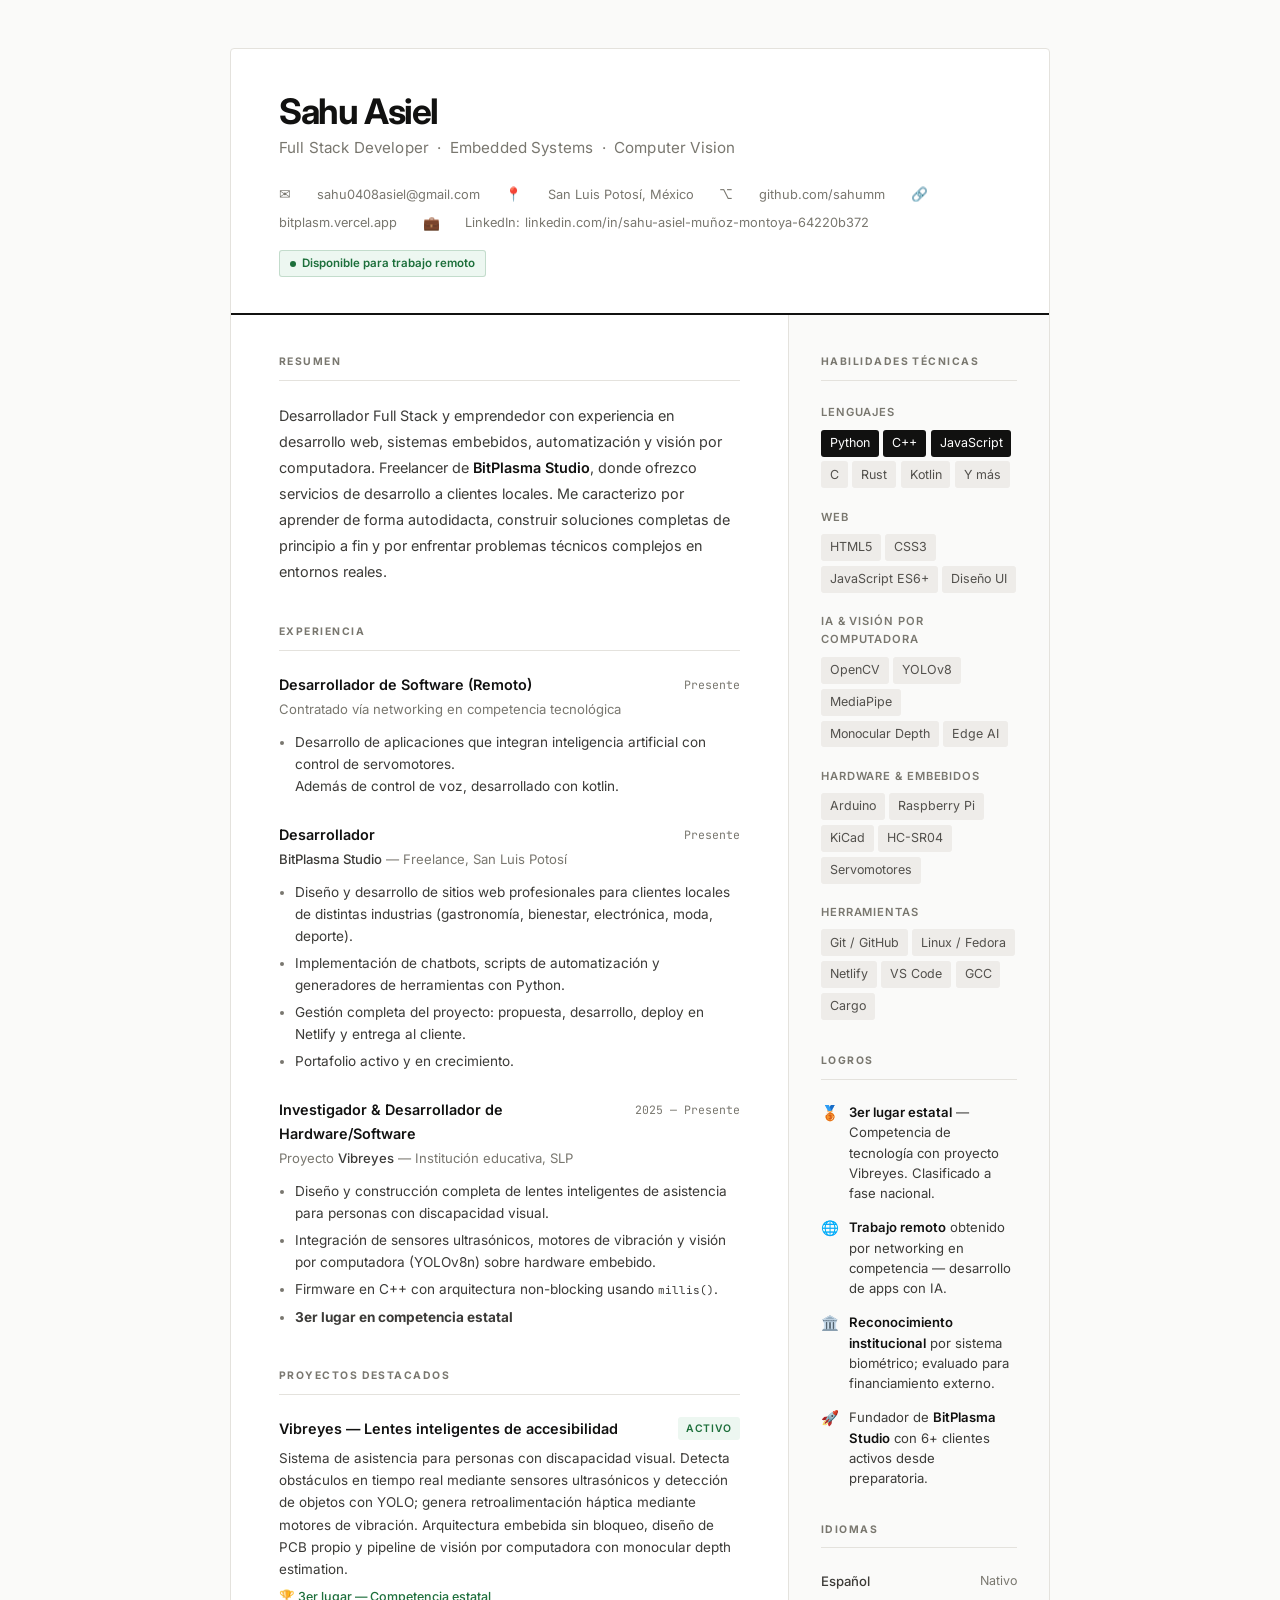
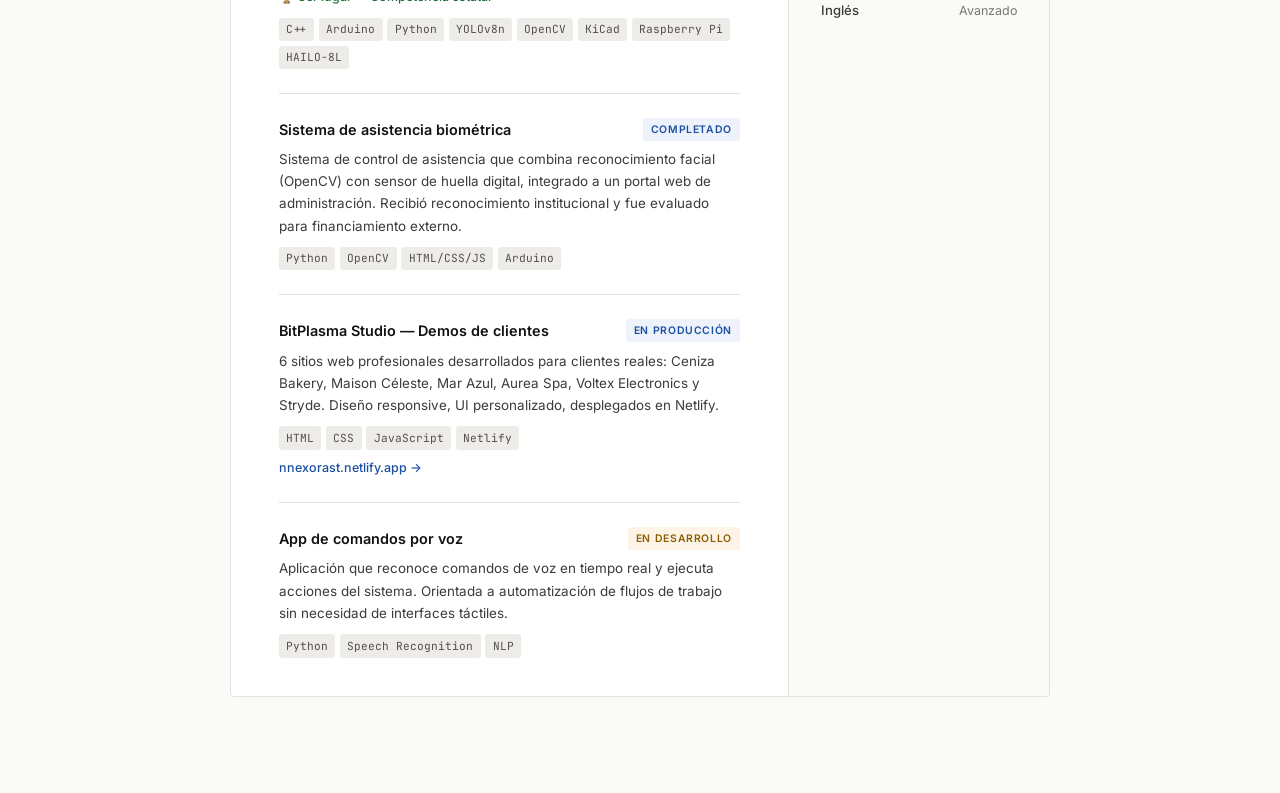
==== index.html @ d585f9f5 "pequenos_cambios" ====
<!DOCTYPE html>
<html lang="es">
<head>
  <meta charset="UTF-8"/>
  <meta name="viewport" content="width=device-width, initial-scale=1.0"/>
  <title>Sahu Asiel — Full Stack Developer</title>
  <link rel="preconnect" href="https://fonts.googleapis.com"/>
  <link rel="preconnect" href="https://fonts.gstatic.com" crossorigin/>
  <link href="https://fonts.googleapis.com/css2?family=Inter:wght@300;400;500;600;700&family=JetBrains+Mono:wght@400;500&display=swap" rel="stylesheet"/>
  <link rel="stylesheet" href="style.css"/>
</head>
<body>

<div class="page">

  <!-- ══ HEADER ══ -->
  <header class="cv-header">
    <div class="cv-name">Sahu Asiel</div>
    <div class="cv-title">Full Stack Developer &nbsp;·&nbsp; Embedded Systems &nbsp;·&nbsp; Computer Vision</div>
    <div class="cv-meta">
      <span class="ico">✉</span>
      <a href="mailto:sahu0408asiel@gmail.com">sahu0408asiel@gmail.com</a>

      <span class="ico">📍</span>
      <span>San Luis Potosí, México</span>

      <a href="https://github.com/sahumm" target="_blank" class="ico">⌥</a>
      <a href="https://github.com/sahumm" target="_blank">github.com/sahumm</a>

      <a href="https://bitplasm.vercel.app/" target="_blank" class="ico">🔗</a>
      <a href="https://bitplasm.vercel.app/" target="_blank">bitplasm.vercel.app</a>

      <span class="ico">💼</span>
      <span>LinkedIn: <a href="https://linkedin.com/in/sahu-asiel-muñoz-montoya-64220b372" target="_blank">linkedin.com/in/sahu-asiel-muñoz-montoya-64220b372</a></span>
    </div>
    <div class="badge-remote"><div class="badge-dot"></div> Disponible para trabajo remoto</div>
  </header>

  <!-- ══ BODY ══ -->
  <div class="cv-body">

    <!-- ── MAIN ── -->
    <main class="cv-main">

      <!-- RESUMEN -->
      <section class="cv-section">
        <div class="section-label">Resumen</div>
        <p class="summary">
          Desarrollador Full Stack y emprendedor con experiencia en desarrollo web, sistemas embebidos, automatización y visión por computadora. Freelancer de <strong>BitPlasma Studio</strong>, donde ofrezco servicios de desarrollo a clientes locales. Me caracterizo por aprender de forma autodidacta, construir soluciones completas de principio a fin y por enfrentar problemas técnicos complejos en entornos reales.
        </p>
      </section>

      <!-- EXPERIENCIA -->
      <section class="cv-section">
        <div class="section-label">Experiencia</div>

        <div class="exp-item">
          <div class="exp-top">
            <div>
              <div class="exp-role">Desarrollador de Software (Remoto)</div>
              <div class="exp-company">Contratado vía networking en competencia tecnológica</div>
            </div>
            <div class="exp-period">Presente</div>
          </div>
          <ul class="exp-bullets">
            <li>Desarrollo de aplicaciones que integran inteligencia artificial con control de servomotores.<br>Además de control de voz, desarrollado con kotlin.</li>
          </ul>
        </div>

        <div class="exp-item">
          <div class="exp-top">
            <div>
              <div class="exp-role">Desarrollador</div>
              <div class="exp-company"><strong>BitPlasma Studio</strong> — Freelance, San Luis Potosí</div>
            </div>
            <div class="exp-period">Presente</div>
          </div>
          <ul class="exp-bullets">
            <li>Diseño y desarrollo de sitios web profesionales para clientes locales de distintas industrias (gastronomía, bienestar, electrónica, moda, deporte).</li>
            <li>Implementación de chatbots, scripts de automatización y generadores de herramientas con Python.</li>
            <li>Gestión completa del proyecto: propuesta, desarrollo, deploy en Netlify y entrega al cliente.</li>
            <li>Portafolio activo y en crecimiento.</li>
          </ul>
        </div>

        <div class="exp-item">
          <div class="exp-top">
            <div>
              <div class="exp-role">Investigador & Desarrollador de Hardware/Software</div>
              <div class="exp-company">Proyecto <strong>Vibreyes</strong> — Institución educativa, SLP</div>
            </div>
            <div class="exp-period">2025 — Presente</div>
          </div>
          <ul class="exp-bullets">
            <li>Diseño y construcción completa de lentes inteligentes de asistencia para personas con discapacidad visual.</li>
            <li>Integración de sensores ultrasónicos, motores de vibración y visión por computadora (YOLOv8n) sobre hardware embebido.</li>
            <li>Firmware en C++ con arquitectura non-blocking usando <code style="font-family:'JetBrains Mono',monospace;font-size:.8em">millis()</code>.</li>
            <li><strong>3er lugar en competencia estatal</strong></li>
          </ul>
        </div>
      </section>

      <!-- PROYECTOS -->
      <section class="cv-section">
        <div class="section-label">Proyectos destacados</div>

        <div class="proj-item">
          <div class="proj-top">
            <div class="proj-name">Vibreyes — Lentes inteligentes de accesibilidad</div>
            <span class="proj-status s-active">Activo</span>
          </div>
          <div class="proj-desc">
            Sistema de asistencia para personas con discapacidad visual. Detecta obstáculos en tiempo real mediante sensores ultrasónicos y detección de objetos con YOLO; genera retroalimentación háptica mediante motores de vibración. Arquitectura embebida sin bloqueo, diseño de PCB propio y pipeline de visión por computadora con monocular depth estimation.
          </div>
          <div class="proj-award">🏆 3er lugar — Competencia estatal</div>
          <div class="proj-stack">
            <span class="tech">C++</span><span class="tech">Arduino</span><span class="tech">Python</span>
            <span class="tech">YOLOv8n</span><span class="tech">OpenCV</span><span class="tech">KiCad</span>
            <span class="tech">Raspberry Pi</span><span class="tech">HAILO-8L</span>
          </div>
        </div>

        <div class="proj-item">
          <div class="proj-top">
            <div class="proj-name">Sistema de asistencia biométrica</div>
            <span class="proj-status s-prod">Completado</span>
          </div>
          <div class="proj-desc">
            Sistema de control de asistencia que combina reconocimiento facial (OpenCV) con sensor de huella digital, integrado a un portal web de administración. Recibió reconocimiento institucional y fue evaluado para financiamiento externo.
          </div>
          <div class="proj-stack">
            <span class="tech">Python</span><span class="tech">OpenCV</span><span class="tech">HTML/CSS/JS</span><span class="tech">Arduino</span>
          </div>
        </div>

        <div class="proj-item">
          <div class="proj-top">
            <div class="proj-name">BitPlasma Studio — Demos de clientes</div>
            <span class="proj-status s-prod">En producción</span>
          </div>
          <div class="proj-desc">
            6 sitios web profesionales desarrollados para clientes reales: Ceniza Bakery, Maison Céleste, Mar Azul, Aurea Spa, Voltex Electronics y Stryde. Diseño responsive, UI personalizado, desplegados en Netlify.
          </div>
          <div class="proj-stack">
            <span class="tech">HTML</span><span class="tech">CSS</span><span class="tech">JavaScript</span><span class="tech">Netlify</span>
          </div>
          <a href="https://nnexorast.netlify.app" target="_blank" class="proj-link">nnexorast.netlify.app →</a>
        </div>

        <div class="proj-item">
          <div class="proj-top">
            <div class="proj-name">App de comandos por voz</div>
            <span class="proj-status s-dev">En desarrollo</span>
          </div>
          <div class="proj-desc">
            Aplicación que reconoce comandos de voz en tiempo real y ejecuta acciones del sistema. Orientada a automatización de flujos de trabajo sin necesidad de interfaces táctiles.
          </div>
          <div class="proj-stack">
            <span class="tech">Python</span><span class="tech">Speech Recognition</span><span class="tech">NLP</span>
          </div>
        </div>
      </section>

    </main>

    <!-- ── SIDEBAR ── -->
    <aside class="cv-side">

      <!-- HABILIDADES TÉCNICAS -->
      <section class="side-section">
        <div class="section-label">Habilidades técnicas</div>

        <div class="skill-group">
          <div class="skill-group-label">Lenguajes</div>
          <div class="skill-tags">
            <span class="stag highlight">Python</span>
            <span class="stag highlight">C++</span>
            <span class="stag highlight">JavaScript</span>
            <span class="stag">C</span>
            <span class="stag">Rust</span>
            <span class="stag">Kotlin</span>
            <span class="stag">Y más</span>
          </div>
        </div>

        <div class="skill-group">
          <div class="skill-group-label">Web</div>
          <div class="skill-tags">
            <span class="stag">HTML5</span>
            <span class="stag">CSS3</span>
            <span class="stag">JavaScript ES6+</span>
            <span class="stag">Diseño UI</span>
          </div>
        </div>

        <div class="skill-group">
          <div class="skill-group-label">IA & Visión por computadora</div>
          <div class="skill-tags">
            <span class="stag">OpenCV</span>
            <span class="stag">YOLOv8</span>
            <span class="stag">MediaPipe</span>
            <span class="stag">Monocular Depth</span>
            <span class="stag">Edge AI</span>
          </div>
        </div>

        <div class="skill-group">
          <div class="skill-group-label">Hardware & Embebidos</div>
          <div class="skill-tags">
            <span class="stag">Arduino</span>
            <span class="stag">Raspberry Pi</span>
            <span class="stag">KiCad</span>
            <span class="stag">HC-SR04</span>
            <span class="stag">Servomotores</span>
          </div>
        </div>

        <div class="skill-group">
          <div class="skill-group-label">Herramientas</div>
          <div class="skill-tags">
            <span class="stag">Git / GitHub</span>
            <span class="stag">Linux / Fedora</span>
            <span class="stag">Netlify</span>
            <span class="stag">VS Code</span>
            <span class="stag">GCC</span>
            <span class="stag">Cargo</span>
          </div>
        </div>
      </section>

      <!-- LOGROS -->
      <section class="side-section">
        <div class="section-label">Logros</div>
        <div class="ach-item">
          <div class="ach-icon">🥉</div>
          <div class="ach-text"><strong>3er lugar estatal</strong> — Competencia de tecnología con proyecto Vibreyes. Clasificado a fase nacional.</div>
        </div>
        <div class="ach-item">
          <div class="ach-icon">🌐</div>
          <div class="ach-text"><strong>Trabajo remoto</strong> obtenido por networking en competencia — desarrollo de apps con IA.</div>
        </div>
        <div class="ach-item">
          <div class="ach-icon">🏛️</div>
          <div class="ach-text"><strong>Reconocimiento institucional</strong> por sistema biométrico; evaluado para financiamiento externo.</div>
        </div>
        <div class="ach-item">
          <div class="ach-icon">🚀</div>
          <div class="ach-text">Fundador de <strong>BitPlasma Studio</strong> con 6+ clientes activos desde preparatoria.</div>
        </div>
      </section>

      <!-- IDIOMAS -->
      <section class="side-section">
        <div class="section-label">Idiomas</div>
        <div class="lang-item"><span class="lang-name">Español</span><span class="lang-level">Nativo</span></div>
        <div class="lang-item"><span class="lang-name">Inglés</span><span class="lang-level">Avanzado</span></div>
      </section>

    </aside>
  </div><!-- /.cv-body -->

</div><!-- /.page -->

<script src="script.js"></script>
</body>
</html>
---- style.css ----
*, *::before, *::after { box-sizing: border-box; margin: 0; padding: 0; }
:root {
  --bg:       #fafaf9;
  --white:    #ffffff;
  --ink:      #111110;
  --ink2:     #3c3b38;
  --muted:    #79776f;
  --line:     #e4e2dd;
  --tag-bg:   #eeece9;
  --tag-ink:  #52504c;
  --green:    #1d6f3b;
  --green-bg: #edf7f1;
  --blue:     #1a4fa0;
  --blue-bg:  #edf2fb;
}
html { scroll-behavior: smooth; }
body {
  background: var(--bg);
  color: var(--ink);
  font-family: 'Inter', sans-serif;
  font-size: 14px;
  line-height: 1.65;
  -webkit-font-smoothing: antialiased;
}
a { color: inherit; text-decoration: none; }

/* ── PAGE SHELL ── */
.page {
  max-width: 820px;
  margin: 3rem auto 6rem;
  background: var(--white);
  border: 1px solid var(--line);
  border-radius: 4px;
  overflow: hidden;
}

/* ── HEADER ── */
.cv-header {
  padding: 2.8rem 3rem 2.2rem;
  border-bottom: 2px solid var(--ink);
}
.cv-name {
  font-size: 2.2rem;
  font-weight: 700;
  letter-spacing: -.04em;
  color: var(--ink);
  line-height: 1;
}
.cv-title {
  font-size: .95rem;
  font-weight: 400;
  color: var(--muted);
  margin-top: .4rem;
  letter-spacing: .01em;
}
.cv-meta {
  display: flex;
  flex-wrap: wrap;
  gap: .4rem 1.6rem;
  margin-top: 1.4rem;
}
.cv-meta a, .cv-meta span {
  font-size: .8rem;
  color: var(--muted);
  display: flex;
  align-items: center;
  gap: .3rem;
  transition: color .15s;
}
.cv-meta a:hover { color: var(--ink); }
.cv-meta .ico { font-size: .85rem; }
.badge-remote {
  display: inline-flex;
  align-items: center;
  gap: .35rem;
  background: var(--green-bg);
  color: var(--green);
  border: 1px solid rgba(29,111,59,.2);
  font-size: .72rem;
  font-weight: 600;
  padding: .2rem .65rem;
  border-radius: 3px;
  margin-top: 1rem;
}
.badge-dot { width: 6px; height: 6px; background: var(--green); border-radius: 50%; }

/* ── BODY LAYOUT ── */
.cv-body {
  display: grid;
  grid-template-columns: 1fr 260px;
}

/* ── MAIN COLUMN ── */
.cv-main { padding: 2.4rem 3rem; border-right: 1px solid var(--line); }

/* ── SIDEBAR ── */
.cv-side { padding: 2.4rem 2rem; background: var(--bg); }

/* ── SECTION ── */
.cv-section { margin-bottom: 2.4rem; }
.cv-section:last-child { margin-bottom: 0; }
.section-label {
  font-size: .65rem;
  font-weight: 700;
  letter-spacing: .14em;
  text-transform: uppercase;
  color: var(--muted);
  padding-bottom: .6rem;
  border-bottom: 1px solid var(--line);
  margin-bottom: 1.4rem;
}

/* ── SUMMARY ── */
.summary {
  font-size: .9rem;
  color: var(--ink2);
  line-height: 1.8;
}
.summary strong { color: var(--ink); font-weight: 600; }

/* ── EXPERIENCE ── */
.exp-item { margin-bottom: 1.6rem; }
.exp-item:last-child { margin-bottom: 0; }
.exp-top {
  display: flex;
  justify-content: space-between;
  align-items: flex-start;
  gap: 1rem;
}
.exp-role {
  font-size: .9rem;
  font-weight: 600;
  color: var(--ink);
}
.exp-period {
  font-family: 'JetBrains Mono', monospace;
  font-size: .72rem;
  color: var(--muted);
  white-space: nowrap;
  margin-top: .1rem;
}
.exp-company {
  font-size: .82rem;
  color: var(--muted);
  margin-top: .15rem;
}
.exp-company strong { color: var(--ink2); font-weight: 500; }
.exp-bullets {
  margin-top: .7rem;
  padding-left: 1rem;
  display: flex;
  flex-direction: column;
  gap: .35rem;
}
.exp-bullets li {
  font-size: .85rem;
  color: var(--ink2);
  line-height: 1.6;
}
.exp-bullets li::marker { color: var(--muted); }

/* ── PROJECTS ── */
.proj-item {
  margin-bottom: 1.5rem;
  padding-bottom: 1.5rem;
  border-bottom: 1px solid var(--line);
}
.proj-item:last-child { border-bottom: none; margin-bottom: 0; padding-bottom: 0; }
.proj-top {
  display: flex;
  justify-content: space-between;
  align-items: flex-start;
  gap: 1rem;
}
.proj-name {
  font-size: .9rem;
  font-weight: 600;
  color: var(--ink);
}
.proj-status {
  font-size: .65rem;
  font-weight: 600;
  letter-spacing: .06em;
  text-transform: uppercase;
  padding: .18rem .5rem;
  border-radius: 3px;
  white-space: nowrap;
}
.s-active  { background: var(--green-bg);  color: var(--green); }
.s-prod    { background: var(--blue-bg);    color: var(--blue);  }
.s-dev     { background: #fdf4e7; color: #8a5e00; }
.proj-desc {
  font-size: .84rem;
  color: var(--ink2);
  margin-top: .4rem;
  line-height: 1.65;
}
.proj-award {
  font-size: .78rem;
  color: var(--green);
  font-weight: 500;
  margin-top: .4rem;
}
.proj-stack {
  display: flex;
  flex-wrap: wrap;
  gap: .3rem;
  margin-top: .65rem;
}
.tech {
  font-family: 'JetBrains Mono', monospace;
  font-size: .7rem;
  background: var(--tag-bg);
  color: var(--tag-ink);
  padding: .15rem .45rem;
  border-radius: 3px;
}
.proj-link {
  font-size: .78rem;
  color: var(--blue);
  font-weight: 500;
  margin-top: .5rem;
  display: inline-block;
}
.proj-link:hover { text-decoration: underline; }

/* ── SIDEBAR SECTIONS ── */
.side-section { margin-bottom: 2rem; }
.side-section:last-child { margin-bottom: 0; }

/* ── SKILLS ── */
.skill-group { margin-bottom: 1.2rem; }
.skill-group:last-child { margin-bottom: 0; }
.skill-group-label {
  font-size: .7rem;
  font-weight: 600;
  letter-spacing: .08em;
  text-transform: uppercase;
  color: var(--muted);
  margin-bottom: .5rem;
}
.skill-tags { display: flex; flex-wrap: wrap; gap: .3rem; }
.stag {
  font-size: .78rem;
  background: var(--tag-bg);
  color: var(--tag-ink);
  padding: .2rem .55rem;
  border-radius: 3px;
}
.stag.highlight {
  background: var(--ink);
  color: var(--white);
}

/* ── EDUCATION ── */
.edu-item { margin-bottom: 1rem; }
.edu-item:last-child { margin-bottom: 0; }
.edu-degree { font-size: .87rem; font-weight: 600; color: var(--ink); }
.edu-school { font-size: .8rem; color: var(--muted); margin-top: .15rem; }
.edu-period { font-family: 'JetBrains Mono', monospace; font-size: .72rem; color: var(--muted); margin-top: .1rem; }

/* ── ACHIEVEMENTS ── */
.ach-item {
  display: flex;
  gap: .65rem;
  margin-bottom: .85rem;
  align-items: flex-start;
}
.ach-item:last-child { margin-bottom: 0; }
.ach-icon { font-size: .9rem; line-height: 1.5; flex-shrink: 0; }
.ach-text { font-size: .82rem; color: var(--ink2); line-height: 1.55; }
.ach-text strong { color: var(--ink); font-weight: 600; }

/* ── LANGUAGES ── */
.lang-item { display: flex; justify-content: space-between; align-items: center; margin-bottom: .5rem; font-size: .82rem; }
.lang-name { color: var(--ink2); font-weight: 500; }
.lang-level { color: var(--muted); font-size: .78rem; }

/* ── CONTACT SIDEBAR ── */
.contact-item { font-size: .8rem; color: var(--ink2); margin-bottom: .55rem; display: flex; gap: .5rem; align-items: flex-start; }
.contact-item .ico { color: var(--muted); flex-shrink: 0; font-size: .85rem; }
.contact-item a { color: var(--blue); }
.contact-item a:hover { text-decoration: underline; }

/* ── PRINT ── */
@media print {
  body { background: white; }
  .page { margin: 0; border: none; border-radius: 0; box-shadow: none; }
}

/* ── MOBILE ── */
@media (max-width: 680px) {
  .page { margin: 0; border-radius: 0; border-left: none; border-right: none; }
  .cv-header { padding: 2rem 1.5rem 1.8rem; }
  .cv-body { grid-template-columns: 1fr; }
  .cv-main { padding: 2rem 1.5rem; border-right: none; border-bottom: 1px solid var(--line); }
  .cv-side { padding: 2rem 1.5rem; }
  .exp-top { flex-direction: column; gap: .1rem; }
  .proj-top { flex-direction: column; gap: .3rem; }
}
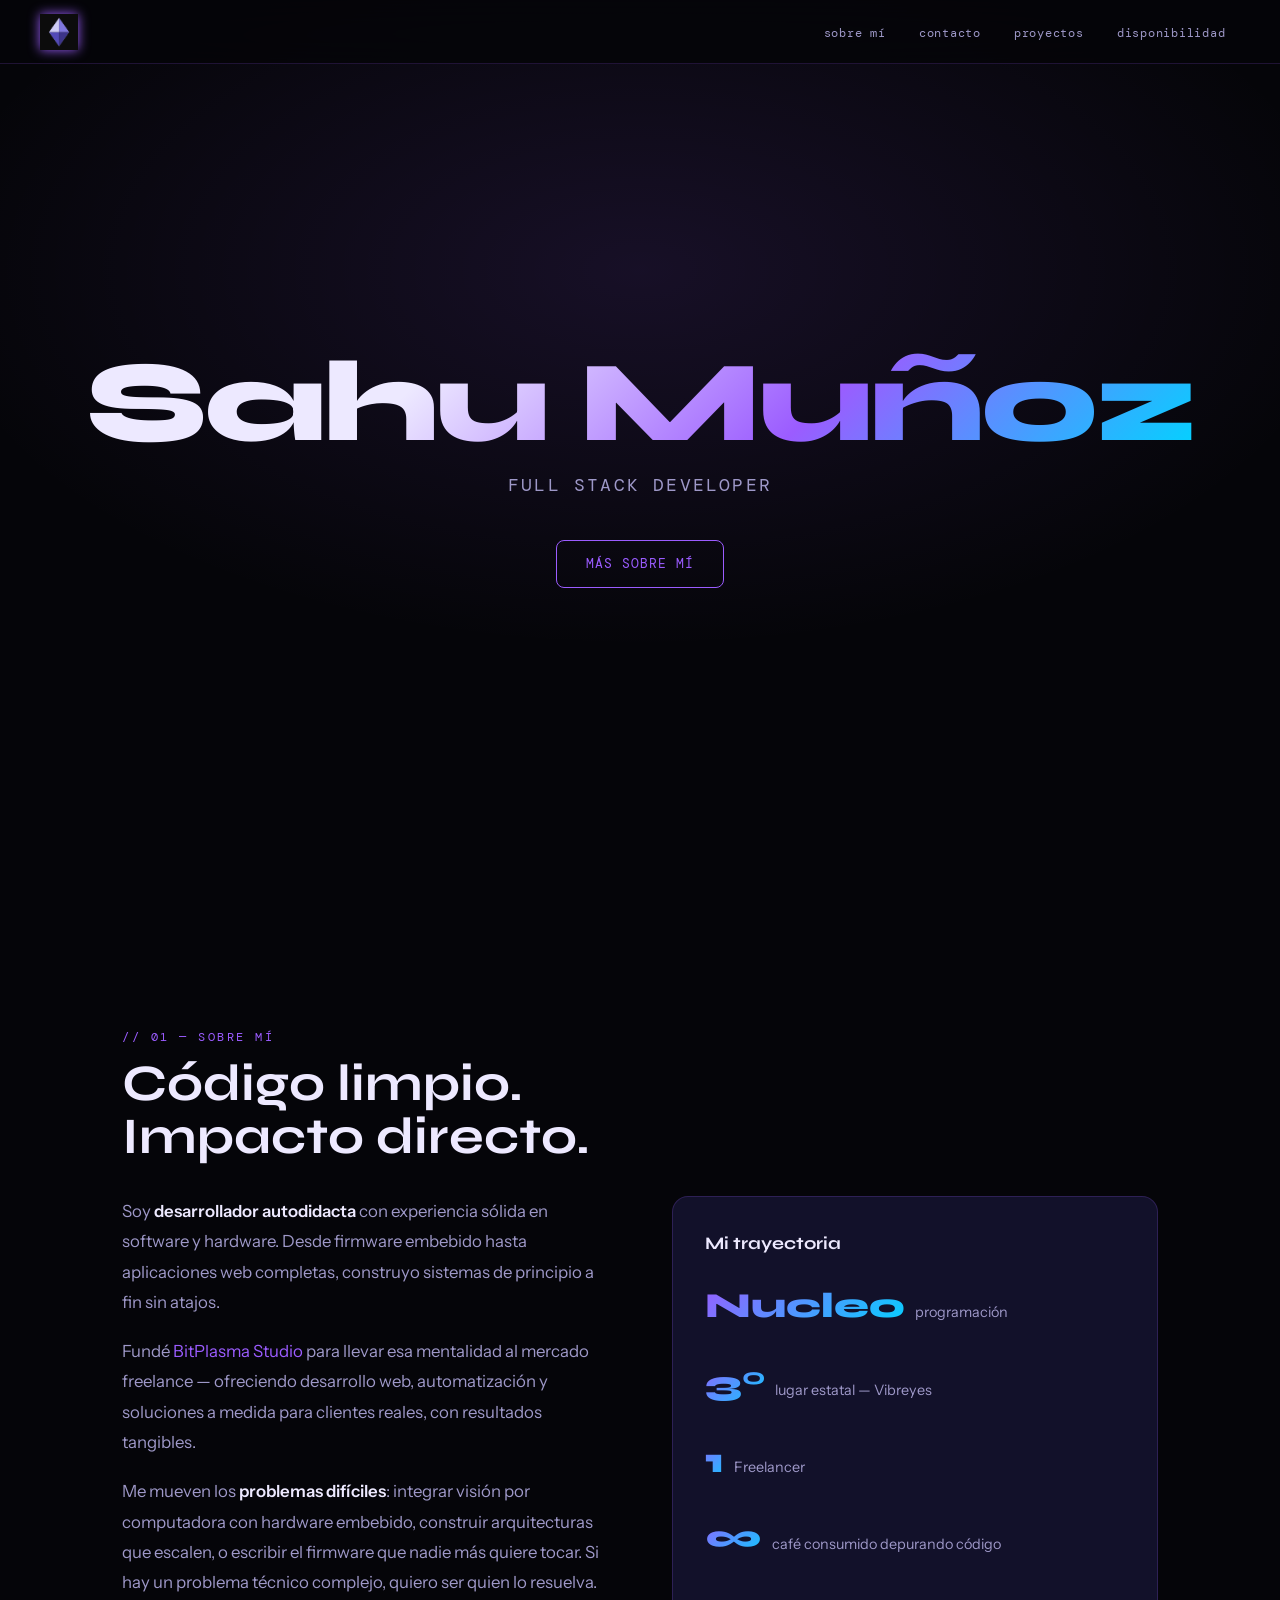
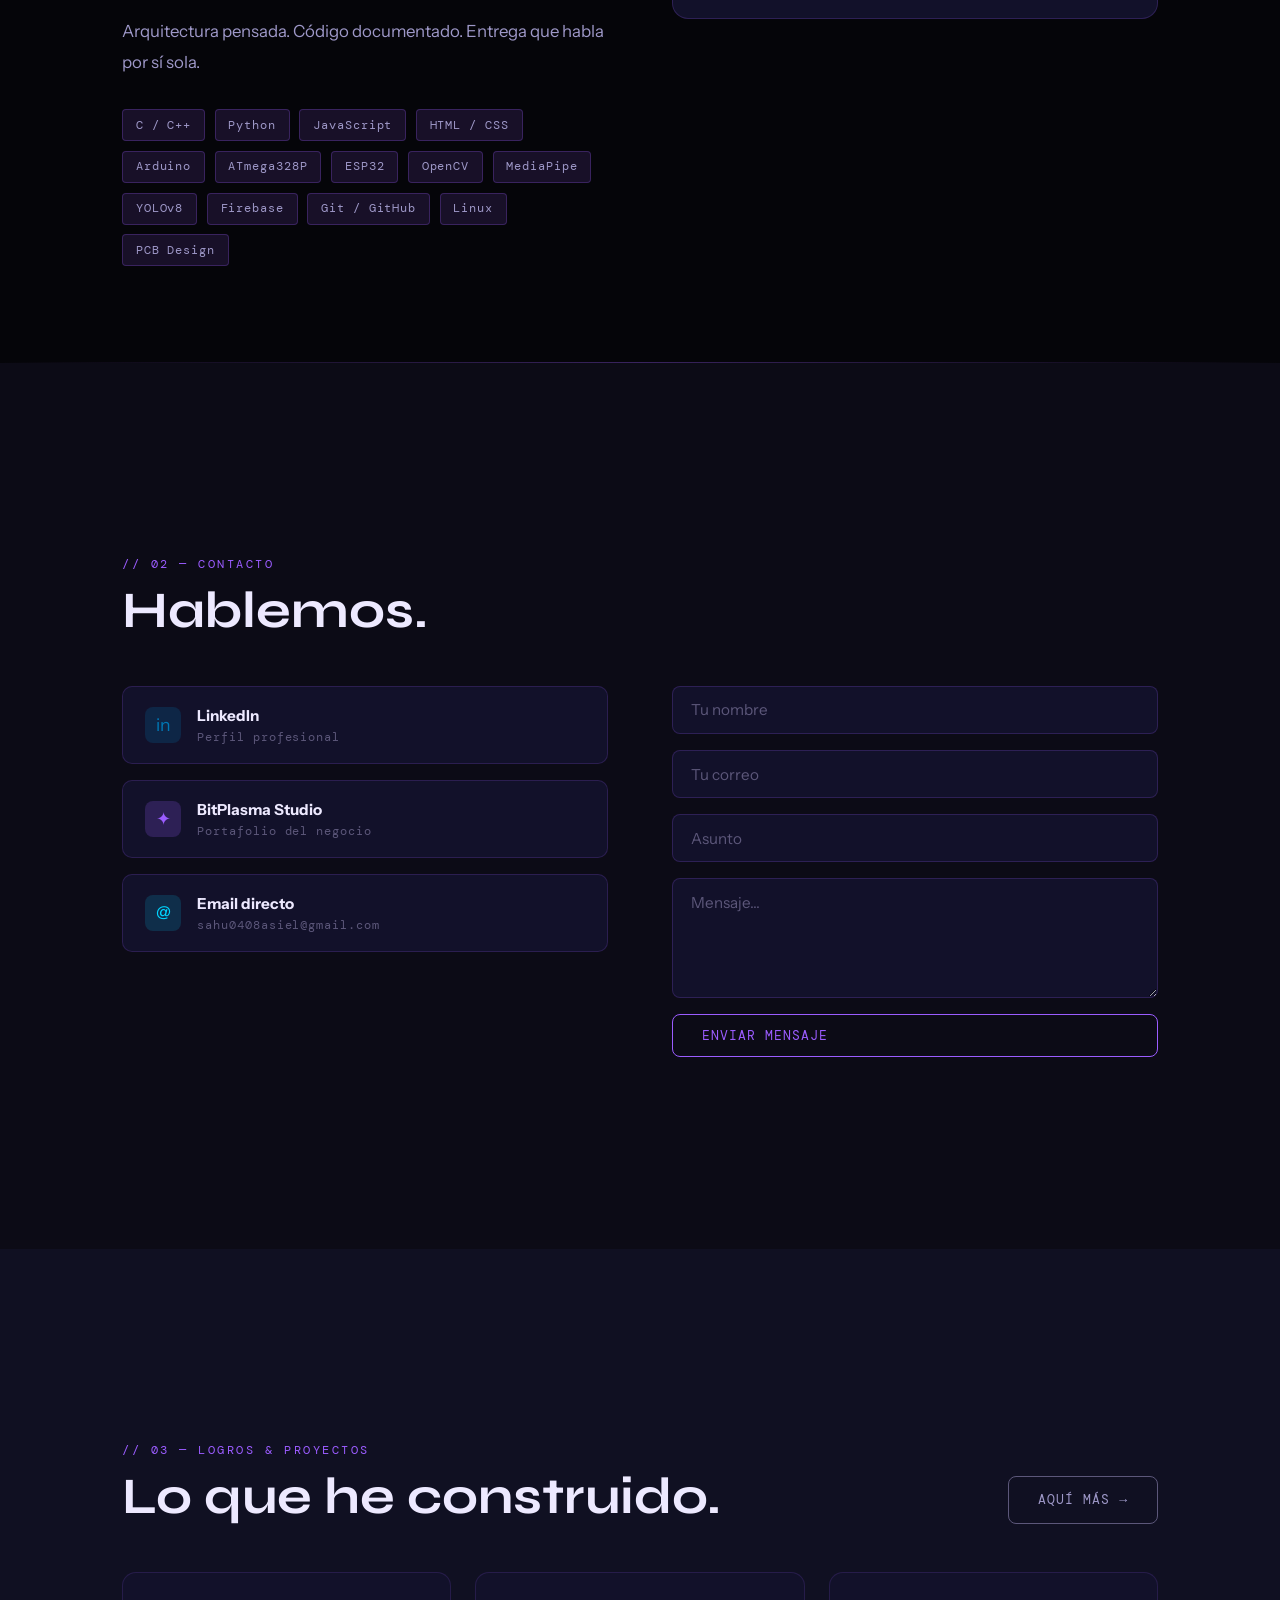
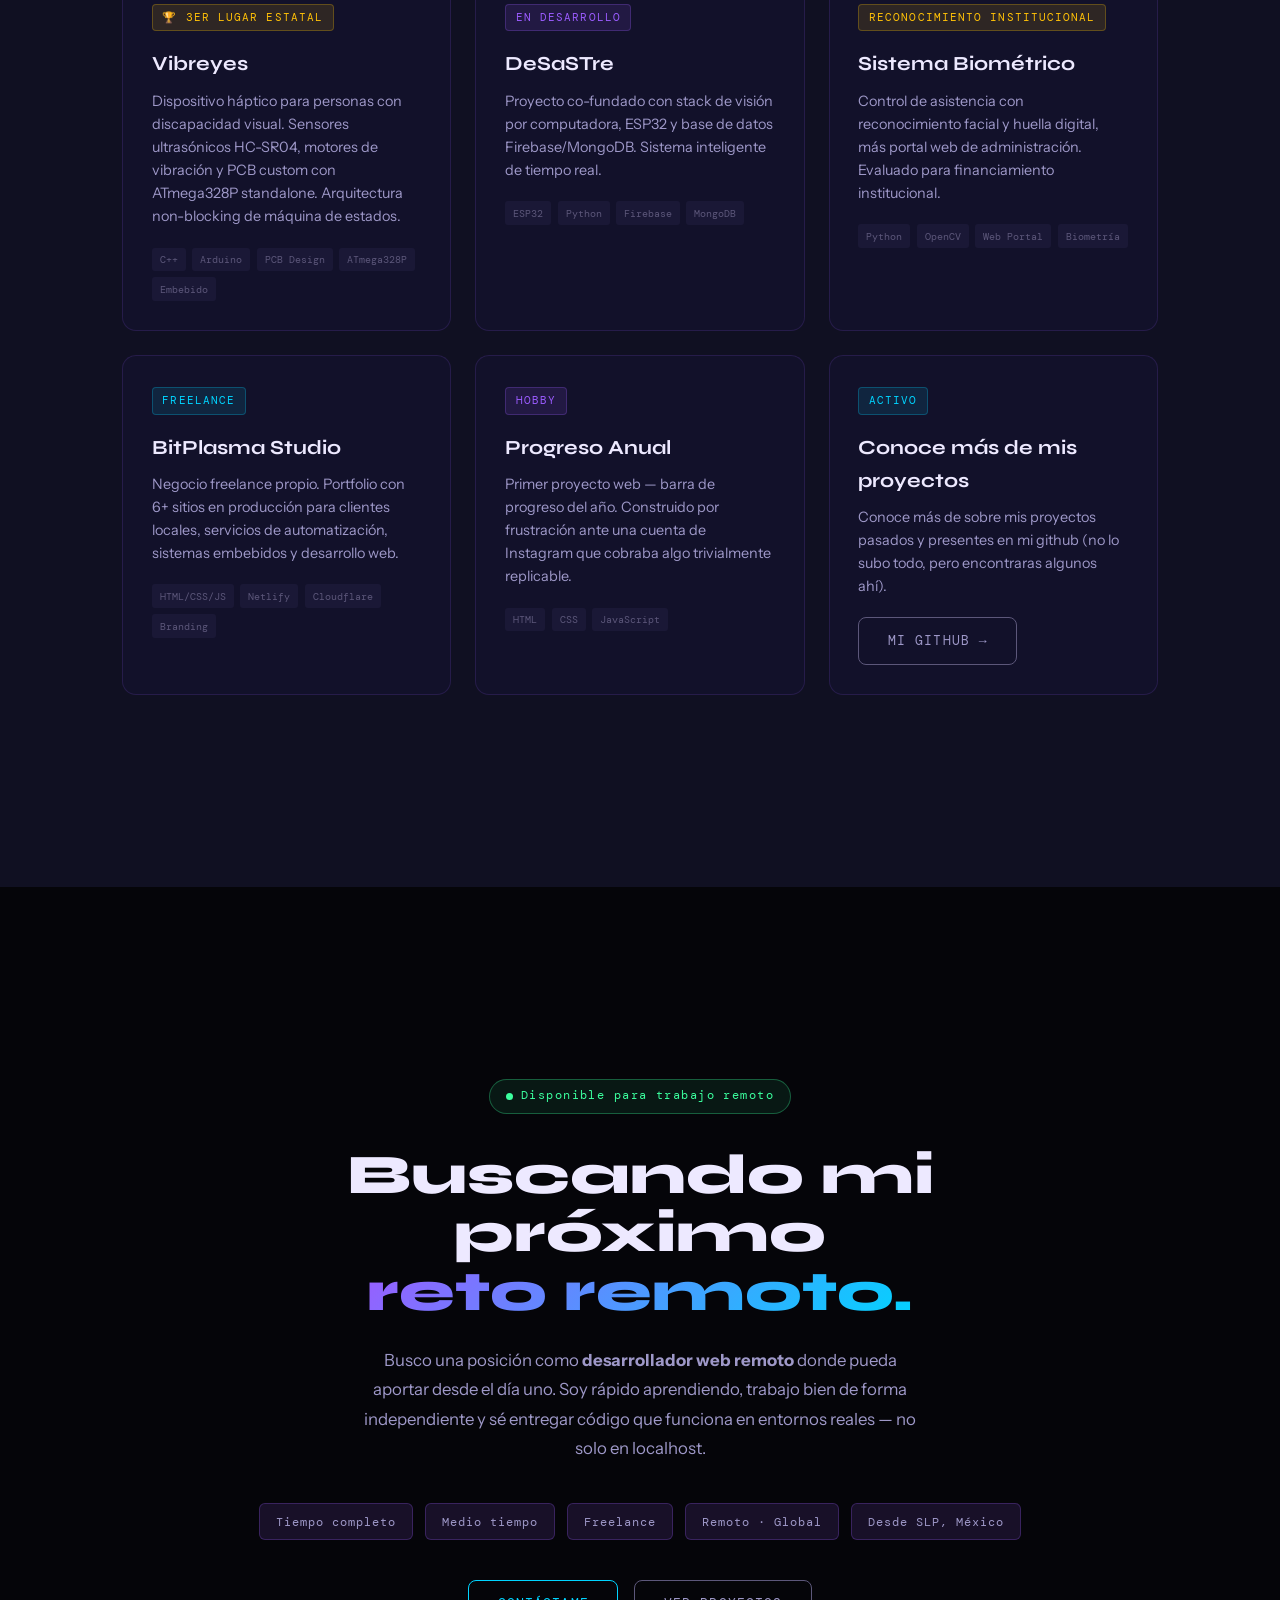
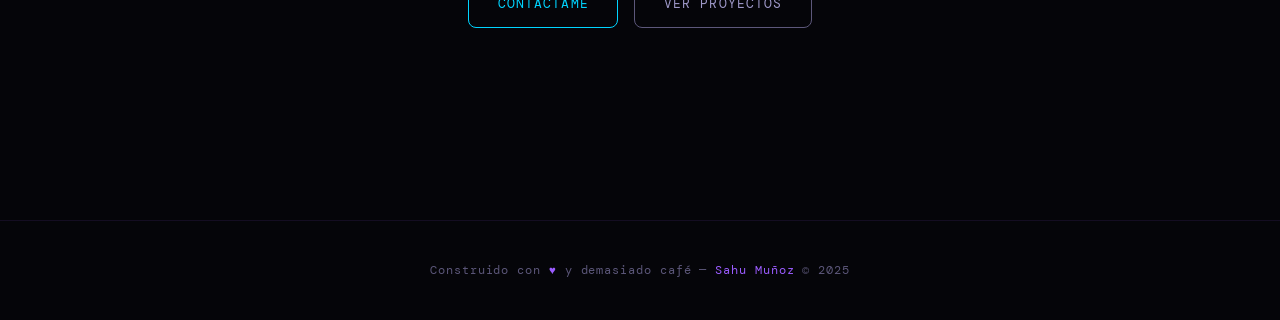
==== commit 1934a279: "mejorado" ====
--- a/index.html
+++ b/index.html
@@ -1,266 +1,330 @@
 <!DOCTYPE html>
 <html lang="es">
 <head>
-  <meta charset="UTF-8"/>
-  <meta name="viewport" content="width=device-width, initial-scale=1.0"/>
-  <title>Sahu Asiel — Full Stack Developer</title>
-  <link rel="preconnect" href="https://fonts.googleapis.com"/>
-  <link rel="preconnect" href="https://fonts.gstatic.com" crossorigin/>
-  <link href="https://fonts.googleapis.com/css2?family=Inter:wght@300;400;500;600;700&family=JetBrains+Mono:wght@400;500&display=swap" rel="stylesheet"/>
-  <link rel="stylesheet" href="style.css"/>
+  <meta charset="UTF-8" />
+  <meta name="viewport" content="width=device-width, initial-scale=1.0" />
+  <title>Sahu Muñoz — Full Stack Developer</title>
+  <link rel="preconnect" href="https://fonts.googleapis.com" />
+  <link rel="preconnect" href="https://fonts.gstatic.com" crossorigin />
+  <link href="https://fonts.googleapis.com/css2?family=Syne:wght@400;600;700;800&family=DM+Mono:wght@300;400;500&family=Instrument+Sans:wght@400;500;600&display=swap" rel="stylesheet" />
+  <link rel="stylesheet" href="styles.css" />
 </head>
 <body>
 
-<div class="page">
-
-  <!-- ══ HEADER ══ -->
-  <header class="cv-header">
-    <div class="cv-name">Sahu Asiel</div>
-    <div class="cv-title">Full Stack Developer &nbsp;·&nbsp; Embedded Systems &nbsp;·&nbsp; Computer Vision</div>
-    <div class="cv-meta">
-      <span class="ico">✉</span>
-      <a href="mailto:sahu0408asiel@gmail.com">sahu0408asiel@gmail.com</a>
-
-      <span class="ico">📍</span>
-      <span>San Luis Potosí, México</span>
-
-      <a href="https://github.com/sahumm" target="_blank" class="ico">⌥</a>
-      <a href="https://github.com/sahumm" target="_blank">github.com/sahumm</a>
-
-      <a href="https://bitplasm.vercel.app/" target="_blank" class="ico">🔗</a>
-      <a href="https://bitplasm.vercel.app/" target="_blank">bitplasm.vercel.app</a>
-
-      <span class="ico">💼</span>
-      <span>LinkedIn: <a href="https://linkedin.com/in/sahu-asiel-muñoz-montoya-64220b372" target="_blank">linkedin.com/in/sahu-asiel-muñoz-montoya-64220b372</a></span>
+  <!-- ─── NAVBAR ────────────────────────────────────────── -->
+  <nav>
+    <a href="NS.png" class="nav-logo">
+      <img src="NS.png" alt="Logo" onerror="this.style.display='none'; this.nextElementSibling.style.display='block'"/>
+      <span style="display:none; font-family:var(--font-head); font-weight:800; font-size:1.1rem; color:var(--violet); letter-spacing:-0.02em;">S/</span>
+    </a>
+    <ul class="nav-links">
+      <li><a href="#about">sobre mí</a></li>
+      <li><a href="#contact">contacto</a></li>
+      <li><a href="#projects">proyectos</a></li>
+      <li><a href="#availability">disponibilidad</a></li>
+    </ul>
+  </nav>
+
+  <!-- ─── HEADER ────────────────────────────────────────── -->
+  <header>
+    <div class="bubbles-container" id="bubbles"></div>
+    <div class="header-content">
+      <h1 class="hero-name">Sahu Muñoz</h1>
+      <p class="hero-role">Full Stack Developer</p>
+      <div class="hero-cta">
+        <a href="#about" class="btn"><span>Más sobre mí</span></a>
+      </div>
     </div>
-    <div class="badge-remote"><div class="badge-dot"></div> Disponible para trabajo remoto</div>
   </header>
 
-  <!-- ══ BODY ══ -->
-  <div class="cv-body">
-
-    <!-- ── MAIN ── -->
-    <main class="cv-main">
-
-      <!-- RESUMEN -->
-      <section class="cv-section">
-        <div class="section-label">Resumen</div>
-        <p class="summary">
-          Desarrollador Full Stack y emprendedor con experiencia en desarrollo web, sistemas embebidos, automatización y visión por computadora. Freelancer de <strong>BitPlasma Studio</strong>, donde ofrezco servicios de desarrollo a clientes locales. Me caracterizo por aprender de forma autodidacta, construir soluciones completas de principio a fin y por enfrentar problemas técnicos complejos en entornos reales.
+  <!-- ─── ABOUT ─────────────────────────────────────────── -->
+  <section id="about">
+    <div class="reveal">
+      <p class="section-label">// 01 — sobre mí</p>
+      <h2 class="section-title">Código limpio.<br>Impacto directo.</h2>
+    </div>
+    <div class="about-grid">
+      <div class="about-text reveal">
+        <p>
+          Soy <strong>desarrollador autodidacta</strong> con experiencia sólida en software y hardware. Desde firmware embebido hasta aplicaciones web completas, construyo sistemas de principio a fin sin atajos.
         </p>
-      </section>
-
-      <!-- EXPERIENCIA -->
-      <section class="cv-section">
-        <div class="section-label">Experiencia</div>
-
-        <div class="exp-item">
-          <div class="exp-top">
-            <div>
-              <div class="exp-role">Desarrollador de Software (Remoto)</div>
-              <div class="exp-company">Contratado vía networking en competencia tecnológica</div>
+        <p>
+          Fundé <span class="accent">BitPlasma Studio</span> para llevar esa mentalidad al mercado freelance — ofreciendo desarrollo web, automatización y soluciones a medida para clientes reales, con resultados tangibles.
+        </p>
+        <p>
+          Me mueven los <strong>problemas difíciles</strong>: integrar visión por computadora con hardware embebido, construir arquitecturas que escalen, o escribir el firmware que nadie más quiere tocar. Si hay un problema técnico complejo, quiero ser quien lo resuelva.
+        </p>
+        <p>
+          Arquitectura pensada. Código documentado. Entrega que habla por sí sola.
+        </p>
+        <div class="skills-grid">
+          <span class="skill-tag">C / C++</span>
+          <span class="skill-tag">Python</span>
+          <span class="skill-tag">JavaScript</span>
+          <span class="skill-tag">HTML / CSS</span>
+          <span class="skill-tag">Arduino</span>
+          <span class="skill-tag">ATmega328P</span>
+          <span class="skill-tag">ESP32</span>
+          <span class="skill-tag">OpenCV</span>
+          <span class="skill-tag">MediaPipe</span>
+          <span class="skill-tag">YOLOv8</span>
+          <span class="skill-tag">Firebase</span>
+          <span class="skill-tag">Git / GitHub</span>
+          <span class="skill-tag">Linux</span>
+          <span class="skill-tag">PCB Design</span>
+        </div>
+      </div>
+      <div class="reveal">
+        <div class="about-card">
+          <h3>Mi trayectoria</h3>
+          <div class="stat-item">
+            <span class="stat-number">Nucleo</span>
+            <span class="stat-label">programación</span>
+          </div>
+          <div class="stat-item">
+            <span class="stat-number">3°</span>
+            <span class="stat-label">lugar estatal — Vibreyes</span>
+          </div>
+          <div class="stat-item">
+            <span class="stat-number">1</span>
+            <span class="stat-label">Freelancer</span>
+          </div>
+          <div class="stat-item">
+            <span class="stat-number">∞</span>
+            <span class="stat-label">café consumido depurando código</span>
+          </div>
+        </div>
+      </div>
+    </div>
+  </section>
+  <div class="divider"></div>
+
+  <!-- ─── CONTACTO ─────────────────────────────────────── -->
+  <div id="contact" style="background:var(--bg1);">
+    <section class="contact-inner" style="max-width:1100px; margin:0 auto; padding:6rem 2rem;">
+      <div class="reveal">
+        <p class="section-label">// 02 — contacto</p>
+        <h2 class="section-title">Hablemos.</h2>
+      </div>
+      <div class="contact-grid">
+        <div class="contact-links reveal">
+          <a href="https://linkedin.com/in/sahu-munoz" target="_blank" rel="noopener" class="contact-link">
+            <div class="contact-icon li">in</div>
+            <div class="contact-meta">
+              <strong>LinkedIn</strong>
+              <span>Perfil profesional</span>
             </div>
-            <div class="exp-period">Presente</div>
-          </div>
-          <ul class="exp-bullets">
-            <li>Desarrollo de aplicaciones que integran inteligencia artificial con control de servomotores.<br>Además de control de voz, desarrollado con kotlin.</li>
-          </ul>
-        </div>
-
-        <div class="exp-item">
-          <div class="exp-top">
-            <div>
-              <div class="exp-role">Desarrollador</div>
-              <div class="exp-company"><strong>BitPlasma Studio</strong> — Freelance, San Luis Potosí</div>
+          </a>
+          <a href="https://bitplasm.vercel.app/" target="_blank" rel="noopener" class="contact-link">
+            <div class="contact-icon bp">✦</div>
+            <div class="contact-meta">
+              <strong>BitPlasma Studio</strong>
+              <span>Portafolio del negocio</span>
             </div>
-            <div class="exp-period">Presente</div>
-          </div>
-          <ul class="exp-bullets">
-            <li>Diseño y desarrollo de sitios web profesionales para clientes locales de distintas industrias (gastronomía, bienestar, electrónica, moda, deporte).</li>
-            <li>Implementación de chatbots, scripts de automatización y generadores de herramientas con Python.</li>
-            <li>Gestión completa del proyecto: propuesta, desarrollo, deploy en Netlify y entrega al cliente.</li>
-            <li>Portafolio activo y en crecimiento.</li>
-          </ul>
-        </div>
-
-        <div class="exp-item">
-          <div class="exp-top">
-            <div>
-              <div class="exp-role">Investigador & Desarrollador de Hardware/Software</div>
-              <div class="exp-company">Proyecto <strong>Vibreyes</strong> — Institución educativa, SLP</div>
+          </a>
+          <a href="mailto:sahu0408asiel@gmail.com" class="contact-link">
+            <div class="contact-icon em">@</div>
+            <div class="contact-meta">
+              <strong>Email directo</strong>
+              <span>sahu0408asiel@gmail.com</span>
             </div>
-            <div class="exp-period">2025 — Presente</div>
-          </div>
-          <ul class="exp-bullets">
-            <li>Diseño y construcción completa de lentes inteligentes de asistencia para personas con discapacidad visual.</li>
-            <li>Integración de sensores ultrasónicos, motores de vibración y visión por computadora (YOLOv8n) sobre hardware embebido.</li>
-            <li>Firmware en C++ con arquitectura non-blocking usando <code style="font-family:'JetBrains Mono',monospace;font-size:.8em">millis()</code>.</li>
-            <li><strong>3er lugar en competencia estatal</strong></li>
-          </ul>
-        </div>
-      </section>
-
-      <!-- PROYECTOS -->
-      <section class="cv-section">
-        <div class="section-label">Proyectos destacados</div>
-
-        <div class="proj-item">
-          <div class="proj-top">
-            <div class="proj-name">Vibreyes — Lentes inteligentes de accesibilidad</div>
-            <span class="proj-status s-active">Activo</span>
-          </div>
-          <div class="proj-desc">
-            Sistema de asistencia para personas con discapacidad visual. Detecta obstáculos en tiempo real mediante sensores ultrasónicos y detección de objetos con YOLO; genera retroalimentación háptica mediante motores de vibración. Arquitectura embebida sin bloqueo, diseño de PCB propio y pipeline de visión por computadora con monocular depth estimation.
-          </div>
-          <div class="proj-award">🏆 3er lugar — Competencia estatal</div>
-          <div class="proj-stack">
-            <span class="tech">C++</span><span class="tech">Arduino</span><span class="tech">Python</span>
-            <span class="tech">YOLOv8n</span><span class="tech">OpenCV</span><span class="tech">KiCad</span>
-            <span class="tech">Raspberry Pi</span><span class="tech">HAILO-8L</span>
-          </div>
-        </div>
-
-        <div class="proj-item">
-          <div class="proj-top">
-            <div class="proj-name">Sistema de asistencia biométrica</div>
-            <span class="proj-status s-prod">Completado</span>
-          </div>
-          <div class="proj-desc">
-            Sistema de control de asistencia que combina reconocimiento facial (OpenCV) con sensor de huella digital, integrado a un portal web de administración. Recibió reconocimiento institucional y fue evaluado para financiamiento externo.
-          </div>
-          <div class="proj-stack">
-            <span class="tech">Python</span><span class="tech">OpenCV</span><span class="tech">HTML/CSS/JS</span><span class="tech">Arduino</span>
-          </div>
-        </div>
-
-        <div class="proj-item">
-          <div class="proj-top">
-            <div class="proj-name">BitPlasma Studio — Demos de clientes</div>
-            <span class="proj-status s-prod">En producción</span>
-          </div>
-          <div class="proj-desc">
-            6 sitios web profesionales desarrollados para clientes reales: Ceniza Bakery, Maison Céleste, Mar Azul, Aurea Spa, Voltex Electronics y Stryde. Diseño responsive, UI personalizado, desplegados en Netlify.
-          </div>
-          <div class="proj-stack">
-            <span class="tech">HTML</span><span class="tech">CSS</span><span class="tech">JavaScript</span><span class="tech">Netlify</span>
-          </div>
-          <a href="https://nnexorast.netlify.app" target="_blank" class="proj-link">nnexorast.netlify.app →</a>
-        </div>
-
-        <div class="proj-item">
-          <div class="proj-top">
-            <div class="proj-name">App de comandos por voz</div>
-            <span class="proj-status s-dev">En desarrollo</span>
-          </div>
-          <div class="proj-desc">
-            Aplicación que reconoce comandos de voz en tiempo real y ejecuta acciones del sistema. Orientada a automatización de flujos de trabajo sin necesidad de interfaces táctiles.
-          </div>
-          <div class="proj-stack">
-            <span class="tech">Python</span><span class="tech">Speech Recognition</span><span class="tech">NLP</span>
-          </div>
-        </div>
-      </section>
-
-    </main>
-
-    <!-- ── SIDEBAR ── -->
-    <aside class="cv-side">
-
-      <!-- HABILIDADES TÉCNICAS -->
-      <section class="side-section">
-        <div class="section-label">Habilidades técnicas</div>
-
-        <div class="skill-group">
-          <div class="skill-group-label">Lenguajes</div>
-          <div class="skill-tags">
-            <span class="stag highlight">Python</span>
-            <span class="stag highlight">C++</span>
-            <span class="stag highlight">JavaScript</span>
-            <span class="stag">C</span>
-            <span class="stag">Rust</span>
-            <span class="stag">Kotlin</span>
-            <span class="stag">Y más</span>
-          </div>
-        </div>
-
-        <div class="skill-group">
-          <div class="skill-group-label">Web</div>
-          <div class="skill-tags">
-            <span class="stag">HTML5</span>
-            <span class="stag">CSS3</span>
-            <span class="stag">JavaScript ES6+</span>
-            <span class="stag">Diseño UI</span>
-          </div>
-        </div>
-
-        <div class="skill-group">
-          <div class="skill-group-label">IA & Visión por computadora</div>
-          <div class="skill-tags">
-            <span class="stag">OpenCV</span>
-            <span class="stag">YOLOv8</span>
-            <span class="stag">MediaPipe</span>
-            <span class="stag">Monocular Depth</span>
-            <span class="stag">Edge AI</span>
-          </div>
-        </div>
-
-        <div class="skill-group">
-          <div class="skill-group-label">Hardware & Embebidos</div>
-          <div class="skill-tags">
-            <span class="stag">Arduino</span>
-            <span class="stag">Raspberry Pi</span>
-            <span class="stag">KiCad</span>
-            <span class="stag">HC-SR04</span>
-            <span class="stag">Servomotores</span>
-          </div>
-        </div>
-
-        <div class="skill-group">
-          <div class="skill-group-label">Herramientas</div>
-          <div class="skill-tags">
-            <span class="stag">Git / GitHub</span>
-            <span class="stag">Linux / Fedora</span>
-            <span class="stag">Netlify</span>
-            <span class="stag">VS Code</span>
-            <span class="stag">GCC</span>
-            <span class="stag">Cargo</span>
-          </div>
-        </div>
-      </section>
-
-      <!-- LOGROS -->
-      <section class="side-section">
-        <div class="section-label">Logros</div>
-        <div class="ach-item">
-          <div class="ach-icon">🥉</div>
-          <div class="ach-text"><strong>3er lugar estatal</strong> — Competencia de tecnología con proyecto Vibreyes. Clasificado a fase nacional.</div>
-        </div>
-        <div class="ach-item">
-          <div class="ach-icon">🌐</div>
-          <div class="ach-text"><strong>Trabajo remoto</strong> obtenido por networking en competencia — desarrollo de apps con IA.</div>
-        </div>
-        <div class="ach-item">
-          <div class="ach-icon">🏛️</div>
-          <div class="ach-text"><strong>Reconocimiento institucional</strong> por sistema biométrico; evaluado para financiamiento externo.</div>
-        </div>
-        <div class="ach-item">
-          <div class="ach-icon">🚀</div>
-          <div class="ach-text">Fundador de <strong>BitPlasma Studio</strong> con 6+ clientes activos desde preparatoria.</div>
-        </div>
-      </section>
-
-      <!-- IDIOMAS -->
-      <section class="side-section">
-        <div class="section-label">Idiomas</div>
-        <div class="lang-item"><span class="lang-name">Español</span><span class="lang-level">Nativo</span></div>
-        <div class="lang-item"><span class="lang-name">Inglés</span><span class="lang-level">Avanzado</span></div>
-      </section>
-
-    </aside>
-  </div><!-- /.cv-body -->
-
-</div><!-- /.page -->
-
-<script src="script.js"></script>
+          </a>
+        </div>
+        <form class="form reveal" onsubmit="handleForm(event)">
+          <input type="text" placeholder="Tu nombre" name="name" required />
+          <input type="email" placeholder="Tu correo" name="email" required />
+          <input type="text" placeholder="Asunto" name="subject" />
+          <textarea placeholder="Mensaje..." name="message" required></textarea>
+          <button type="submit" class="btn"><span>Enviar mensaje</span></button>
+        </form>
+      </div>
+    </section>
+  </div>
+
+  <!-- ─── PROYECTOS ─────────────────────────────────────── -->
+  <div id="projects" style="background:var(--bg2);">
+    <section class="projects-inner" style="max-width:1100px; margin:0 auto; padding:6rem 2rem;">
+      <div class="projects-header reveal">
+        <div>
+          <p class="section-label">// 03 — logros & proyectos</p>
+          <h2 class="section-title" style="margin-bottom:0;">Lo que he construido.</h2>
+        </div>
+        <a href="https://github.com/sahumm" target="_blank" rel="noopener" class="btn btn-ghost">
+          <span>Aquí más →</span>
+        </a>
+      </div>
+      <div class="projects-grid">
+
+        <div class="project-card reveal">
+          <span class="project-badge badge-award">🏆 3er lugar estatal</span>
+          <h3>Vibreyes</h3>
+          <p>Dispositivo háptico para personas con discapacidad visual. Sensores ultrasónicos HC-SR04, motores de vibración y PCB custom con ATmega328P standalone. Arquitectura non-blocking de máquina de estados.</p>
+          <div class="project-tags">
+            <span class="project-tag">C++</span>
+            <span class="project-tag">Arduino</span>
+            <span class="project-tag">PCB Design</span>
+            <span class="project-tag">ATmega328P</span>
+            <span class="project-tag">Embebido</span>
+          </div>
+        </div>
+
+        <div class="project-card reveal">
+          <span class="project-badge badge-build">En desarrollo</span>
+          <h3>DeSaSTre</h3>
+          <p>Proyecto co-fundado con stack de visión por computadora, ESP32 y base de datos Firebase/MongoDB. Sistema inteligente de tiempo real.</p>
+          <div class="project-tags">
+            <span class="project-tag">ESP32</span>
+            <span class="project-tag">Python</span>
+            <span class="project-tag">Firebase</span>
+            <span class="project-tag">MongoDB</span>
+          </div>
+        </div>
+
+        <div class="project-card reveal">
+          <span class="project-badge badge-award">Reconocimiento institucional</span>
+          <h3>Sistema Biométrico</h3>
+          <p>Control de asistencia con reconocimiento facial y huella digital, más portal web de administración. Evaluado para financiamiento institucional.</p>
+          <div class="project-tags">
+            <span class="project-tag">Python</span>
+            <span class="project-tag">OpenCV</span>
+            <span class="project-tag">Web Portal</span>
+            <span class="project-tag">Biometría</span>
+          </div>
+        </div>
+
+        <div class="project-card reveal">
+          <span class="project-badge badge-active">Freelance</span>
+          <h3>BitPlasma Studio</h3>
+          <p>Negocio freelance propio. Portfolio con 6+ sitios en producción para clientes locales, servicios de automatización, sistemas embebidos y desarrollo web.</p>
+          <div class="project-tags">
+            <span class="project-tag">HTML/CSS/JS</span>
+            <span class="project-tag">Netlify</span>
+            <span class="project-tag">Cloudflare</span>
+            <span class="project-tag">Branding</span>
+          </div>
+        </div>
+
+        <div class="project-card reveal">
+          <span class="project-badge badge-build">Hobby</span>
+          <h3>Progreso Anual</h3>
+          <p>Primer proyecto web — barra de progreso del año. Construido por frustración ante una cuenta de Instagram que cobraba algo trivialmente replicable.</p>
+          <div class="project-tags">
+            <span class="project-tag">HTML</span>
+            <span class="project-tag">CSS</span>
+            <span class="project-tag">JavaScript</span>
+          </div>
+        </div>
+
+        <div class="project-card reveal">
+          <span class="project-badge badge-active">Activo</span>
+          <h3>Conoce más de mis proyectos</h3>
+          <p>Conoce más de sobre mis proyectos pasados y presentes en mi github (no lo subo todo, pero encontraras algunos ahí).</p>
+          <a href="https://github.com/sahumm" target="_blank" rel="noopener" class="btn btn-ghost">
+          <span>Mi github →</span>
+          </a>
+        </div>
+
+      </div>
+    </section>
+  </div>
+
+  <!-- ─── DISPONIBILIDAD ────────────────────────────────── -->
+  <div id="availability" style="background:var(--bg0);">
+    <section class="availability-inner" style="padding:6rem 2rem; max-width:900px; margin:0 auto; text-align:center;">
+      <div class="avail-badge reveal">
+        <span class="avail-dot"></span>
+        Disponible para trabajo remoto
+      </div>
+      <h2 class="avail-title reveal">
+        Buscando mi próximo<br><span class="grad">reto remoto.</span>
+      </h2>
+      <p class="avail-desc reveal">
+        Busco una posición como <strong>desarrollador web remoto</strong> donde pueda aportar desde el día uno. Soy rápido aprendiendo, trabajo bien de forma independiente y sé entregar código que funciona en entornos reales — no solo en localhost.
+      </p>
+      <div class="avail-chips reveal">
+        <span class="avail-chip">Tiempo completo</span>
+        <span class="avail-chip">Medio tiempo</span>
+        <span class="avail-chip">Freelance</span>
+        <span class="avail-chip">Remoto · Global</span>
+        <span class="avail-chip">Desde SLP, México</span>
+      </div>
+      <div class="avail-cta reveal">
+        <a href="mailto:sahu0408asiel@gmail.com" class="btn btn-cyan"><span>Contáctame</span></a>
+        <a href="#projects" class="btn btn-ghost"><span>Ver proyectos</span></a>
+      </div>
+    </section>
+  </div>
+
+  <!-- ─── FOOTER ────────────────────────────────────────── -->
+  <footer>
+    <p>Construido con <span>♥</span> y demasiado café — <span>Sahu Muñoz</span> © 2025</p>
+  </footer>
+
+  <!-- ─── SCRIPTS ───────────────────────────────────────── -->
+  <script>
+    /* Burbujas */
+    (function(){
+      const container = document.getElementById('bubbles');
+      const colors = [
+        'rgba(155,92,255,0.18)',
+        'rgba(0,212,255,0.15)',
+        'rgba(224,64,251,0.12)',
+        'rgba(155,92,255,0.08)',
+        'rgba(0,212,255,0.08)',
+      ];
+      const count = 22;
+      for (let i = 0; i < count; i++) {
+        const b = document.createElement('div');
+        b.classList.add('bubble');
+        const size   = Math.random() * 60 + 14;
+        const left   = Math.random() * 100;
+        const delay  = Math.random() * 12;
+        const dur    = Math.random() * 14 + 10;
+        const color  = colors[Math.floor(Math.random() * colors.length)];
+        const border = Math.random() > 0.5
+          ? `1px solid ${color.replace(/[\d.]+\)$/, '0.35)')}`
+          : 'none';
+        b.style.cssText = `
+          width:${size}px; height:${size}px;
+          left:${left}%;
+          background:${color};
+          border:${border};
+          animation-duration:${dur}s;
+          animation-delay:${delay}s;
+          filter: blur(${Math.random()*1.5}px);
+        `;
+        container.appendChild(b);
+      }
+    })();
+
+    /* Scroll reveal */
+    const observer = new IntersectionObserver((entries) => {
+      entries.forEach(e => {
+        if (e.isIntersecting) {
+          e.target.classList.add('visible');
+        }
+      });
+    }, { threshold: 0.12, rootMargin: '0px 0px -30px 0px' });
+
+    document.querySelectorAll('.reveal').forEach((el, i) => {
+      el.style.transitionDelay = (i % 3) * 0.08 + 's';
+      observer.observe(el);
+    });
+
+    /* Formulario */
+    function handleForm(e) {
+      e.preventDefault();
+      const form = e.target;
+      const btn = form.querySelector('button');
+      const name = form.name.value;
+      const email = form.email.value;
+      const subject = form.subject.value || 'Contacto desde portafolio';
+      const message = form.message.value;
+      const mailto = `mailto:sahu0408asiel@gmail.com?subject=${encodeURIComponent(subject)}&body=${encodeURIComponent(`Nombre: ${name}\nEmail: ${email}\n\n${message}`)}`;
+      window.location.href = mailto;
+      btn.querySelector('span').textContent = '✓ Enviando...';
+      setTimeout(() => btn.querySelector('span').textContent = 'Enviar mensaje', 3000);
+    }
+  </script>
 </body>
 </html>
--- a/styles.css
+++ b/styles.css
@@ -0,0 +1,556 @@
+/* ─── Variables ─────────────────────────────────────────── */
+    :root {
+      --violet:    #9b5cff;
+      --pink:      #e040fb;
+      --cyan:      #00d4ff;
+      --bg0:       #050509;
+      --bg1:       #0c0b16;
+      --bg2:       #101022;
+      --bg3:       #12112a;
+      --bg4:       #1a1836;
+      --glass:     rgba(155,92,255,0.13);
+      --text:      #ede9ff;
+      --muted:     #9e98c8;
+      --dim:       #5c577a;
+      --overlay:   rgba(5,5,9,0.88);
+      --font-head: 'Syne', sans-serif;
+      --font-mono: 'DM Mono', monospace;
+      --font-body: 'Instrument Sans', sans-serif;
+    }
+
+    /* ─── Reset ─────────────────────────────────────────────── */
+    *, *::before, *::after { box-sizing: border-box; margin: 0; padding: 0; }
+    html { scroll-behavior: smooth; }
+    body {
+      background: var(--bg0);
+      color: var(--text);
+      font-family: var(--font-body);
+      overflow-x: hidden;
+      line-height: 1.65;
+    }
+    ::selection { background: var(--violet); color: #fff; }
+
+    /* ─── Scrollbar ──────────────────────────────────────────── */
+    ::-webkit-scrollbar { width: 4px; }
+    ::-webkit-scrollbar-track { background: var(--bg0); }
+    ::-webkit-scrollbar-thumb { background: var(--violet); border-radius: 2px; }
+
+    /* ─── Navbar ─────────────────────────────────────────────── */
+    nav {
+      position: fixed;
+      top: 0; left: 0; right: 0;
+      z-index: 100;
+      display: flex;
+      align-items: center;
+      justify-content: space-between;
+      padding: 0 2.5rem;
+      height: 64px;
+      background: var(--overlay);
+      backdrop-filter: blur(18px);
+      border-bottom: 1px solid rgba(155,92,255,0.18);
+    }
+    .nav-logo {
+      display: flex;
+      align-items: center;
+      gap: 0.6rem;
+      text-decoration: none;
+    }
+    .nav-logo img {
+      height: 36px;
+      width: auto;
+      filter: drop-shadow(0 0 6px var(--violet));
+      transition: filter 0.3s;
+    }
+    .nav-logo img:hover { filter: drop-shadow(0 0 14px var(--cyan)); }
+    .nav-links {
+      display: flex;
+      gap: 0.25rem;
+      list-style: none;
+    }
+    .nav-links a {
+      color: var(--muted);
+      text-decoration: none;
+      font-family: var(--font-mono);
+      font-size: 0.78rem;
+      letter-spacing: 0.06em;
+      padding: 0.4rem 0.85rem;
+      border-radius: 6px;
+      border: 1px solid transparent;
+      transition: color 0.25s, border-color 0.25s, background 0.25s;
+    }
+    .nav-links a:hover {
+      color: var(--violet);
+      border-color: rgba(155,92,255,0.35);
+      background: var(--glass);
+    }
+
+    /* ─── Botones ────────────────────────────────────────────── */
+    .btn {
+      position: relative;
+      display: inline-flex;
+      align-items: center;
+      gap: 0.5rem;
+      font-family: var(--font-mono);
+      font-size: 0.82rem;
+      letter-spacing: 0.08em;
+      text-transform: uppercase;
+      text-decoration: none;
+      padding: 0.75rem 1.8rem;
+      border-radius: 8px;
+      border: 1px solid var(--violet);
+      color: var(--violet);
+      background: transparent;
+      cursor: pointer;
+      overflow: hidden;
+      transition: color 0.35s, transform 0.25s, box-shadow 0.35s;
+    }
+    .btn::before {
+      content: '';
+      position: absolute;
+      inset: 0;
+      background: var(--violet);
+      transform: scaleX(0);
+      transform-origin: left;
+      transition: transform 0.35s cubic-bezier(0.4,0,0.2,1);
+      z-index: 0;
+    }
+    .btn span { position: relative; z-index: 1; }
+    .btn:hover { color: #fff; transform: scale(1.05); box-shadow: 0 0 22px rgba(155,92,255,0.45); }
+    .btn:hover::before { transform: scaleX(1); }
+    .btn:active { transform: scale(0.98); }
+
+    .btn-cyan {
+      border-color: var(--cyan);
+      color: var(--cyan);
+    }
+    .btn-cyan::before { background: var(--cyan); }
+    .btn-cyan:hover { color: var(--bg0); box-shadow: 0 0 22px rgba(0,212,255,0.45); }
+
+    .btn-ghost {
+      border-color: var(--dim);
+      color: var(--muted);
+    }
+    .btn-ghost::before { background: var(--bg4); }
+    .btn-ghost:hover { color: var(--text); box-shadow: 0 0 12px rgba(155,92,255,0.2); }
+
+    /* ─── Header ─────────────────────────────────────────────── */
+    header {
+      position: relative;
+      min-height: 100vh;
+      display: flex;
+      flex-direction: column;
+      align-items: center;
+      justify-content: center;
+      text-align: center;
+      padding: 100px 2rem 4rem;
+      overflow: hidden;
+      background: radial-gradient(ellipse 80% 60% at 50% 30%, rgba(155,92,255,0.12) 0%, transparent 70%),
+                  var(--bg0);
+    }
+    .header-content { position: relative; z-index: 2; }
+    .header-eyebrow {
+      font-family: var(--font-mono);
+      font-size: 0.75rem;
+      letter-spacing: 0.2em;
+      color: var(--cyan);
+      text-transform: uppercase;
+      margin-bottom: 1rem;
+      opacity: 0;
+      animation: fadeUp 0.8s 0.2s forwards;
+    }
+    h1.hero-name {
+      font-family: var(--font-head);
+      font-size: clamp(3.2rem, 9vw, 8rem);
+      font-weight: 800;
+      line-height: 0.95;
+      letter-spacing: -0.03em;
+      background: linear-gradient(135deg, var(--text) 30%, var(--violet) 65%, var(--cyan) 100%);
+      -webkit-background-clip: text;
+      -webkit-text-fill-color: transparent;
+      background-clip: text;
+      opacity: 0;
+      animation: fadeUp 0.8s 0.4s forwards;
+    }
+    .hero-role {
+      margin-top: 0.8rem;
+      font-family: var(--font-mono);
+      font-size: clamp(0.9rem, 2vw, 1.15rem);
+      color: var(--muted);
+      letter-spacing: 0.12em;
+      text-transform: uppercase;
+      opacity: 0;
+      animation: fadeUp 0.8s 0.6s forwards;
+    }
+    .hero-cta {
+      margin-top: 2.5rem;
+      opacity: 0;
+      animation: fadeUp 0.8s 0.85s forwards;
+    }
+
+    /* ─── Burbujas ───────────────────────────────────────────── */
+    .bubbles-container {
+      position: absolute;
+      inset: 0;
+      overflow: hidden;
+      pointer-events: none;
+      z-index: 1;
+    }
+    .bubble {
+      position: absolute;
+      bottom: -120px;
+      border-radius: 50%;
+      opacity: 0;
+      animation: floatBubble linear infinite;
+    }
+    @keyframes floatBubble {
+      0%   { transform: translateY(0) scale(1);   opacity: 0; }
+      10%  { opacity: 1; }
+      90%  { opacity: 0.7; }
+      100% { transform: translateY(-120vh) scale(0.6); opacity: 0; }
+    }
+
+    /* ─── Sections base ──────────────────────────────────────── */
+    section {
+      padding: 6rem 2rem;
+      max-width: 1100px;
+      margin: 0 auto;
+    }
+    .section-label {
+      font-family: var(--font-mono);
+      font-size: 0.72rem;
+      letter-spacing: 0.22em;
+      color: var(--violet);
+      text-transform: uppercase;
+      margin-bottom: 0.6rem;
+    }
+    .section-title {
+      font-family: var(--font-head);
+      font-size: clamp(2rem, 5vw, 3.2rem);
+      font-weight: 700;
+      line-height: 1.05;
+      color: var(--text);
+      margin-bottom: 2rem;
+    }
+    .divider {
+      width: 100%;
+      height: 1px;
+      background: linear-gradient(90deg, transparent, rgba(155,92,255,0.35), transparent);
+      margin: 0 auto;
+    }
+
+    /* ─── About ──────────────────────────────────────────────── */
+    #about { padding-top: 8rem; }
+    .about-grid {
+      display: grid;
+      grid-template-columns: 1fr 1fr;
+      gap: 4rem;
+      align-items: start;
+    }
+    .about-text p {
+      color: var(--muted);
+      font-size: 1.05rem;
+      margin-bottom: 1.2rem;
+      line-height: 1.8;
+    }
+    .about-text p strong {
+      color: var(--text);
+      font-weight: 600;
+    }
+    .about-text p .accent { color: var(--violet); }
+    .skills-grid {
+      display: flex;
+      flex-wrap: wrap;
+      gap: 0.6rem;
+      margin-top: 2rem;
+    }
+    .skill-tag {
+      font-family: var(--font-mono);
+      font-size: 0.72rem;
+      letter-spacing: 0.08em;
+      color: var(--muted);
+      padding: 0.35rem 0.8rem;
+      border: 1px solid rgba(155,92,255,0.25);
+      border-radius: 4px;
+      background: var(--glass);
+      transition: border-color 0.25s, color 0.25s, transform 0.25s;
+    }
+    .skill-tag:hover { border-color: var(--violet); color: var(--violet); transform: translateY(-2px); }
+    .about-card {
+      background: var(--bg3);
+      border: 1px solid rgba(155,92,255,0.2);
+      border-radius: 16px;
+      padding: 2rem;
+    }
+    .about-card h3 {
+      font-family: var(--font-head);
+      font-size: 1.1rem;
+      font-weight: 700;
+      color: var(--text);
+      margin-bottom: 1.2rem;
+    }
+    .stat-item {
+      display: flex;
+      align-items: baseline;
+      gap: 0.6rem;
+      margin-bottom: 1.2rem;
+    }
+    .stat-number {
+      font-family: var(--font-head);
+      font-size: 2.2rem;
+      font-weight: 800;
+      background: linear-gradient(135deg, var(--violet), var(--cyan));
+      -webkit-background-clip: text;
+      -webkit-text-fill-color: transparent;
+      background-clip: text;
+    }
+    .stat-label {
+      font-size: 0.9rem;
+      color: var(--muted);
+    }
+
+    /* ─── Contacto ───────────────────────────────────────────── */
+    #contact { background: var(--bg1); max-width: 100%; padding: 6rem 2rem; }
+    .contact-inner { max-width: 1100px; margin: 0 auto; }
+    .contact-grid {
+      display: grid;
+      grid-template-columns: 1fr 1fr;
+      gap: 4rem;
+      margin-top: 3rem;
+    }
+    .contact-links { display: flex; flex-direction: column; gap: 1rem; }
+    .contact-link {
+      display: flex;
+      align-items: center;
+      gap: 1rem;
+      padding: 1rem 1.4rem;
+      background: var(--bg3);
+      border: 1px solid rgba(155,92,255,0.18);
+      border-radius: 10px;
+      text-decoration: none;
+      color: var(--text);
+      font-size: 0.95rem;
+      transition: border-color 0.25s, background 0.25s, transform 0.25s;
+    }
+    .contact-link:hover {
+      border-color: var(--violet);
+      background: var(--glass);
+      transform: translateX(4px);
+    }
+    .contact-icon {
+      width: 36px; height: 36px;
+      border-radius: 8px;
+      display: flex; align-items: center; justify-content: center;
+      font-size: 1.1rem;
+      flex-shrink: 0;
+    }
+    .contact-icon.li { background: rgba(0,119,181,0.2); color: #0077b5; }
+    .contact-icon.bp { background: rgba(155,92,255,0.2); color: var(--violet); }
+    .contact-icon.em { background: rgba(0,212,255,0.15); color: var(--cyan); }
+    .contact-meta { display: flex; flex-direction: column; }
+    .contact-meta span { font-size: 0.72rem; color: var(--dim); font-family: var(--font-mono); letter-spacing: 0.08em; }
+    .form { display: flex; flex-direction: column; gap: 1rem; }
+    .form input,
+    .form textarea {
+      background: var(--bg3);
+      border: 1px solid rgba(155,92,255,0.2);
+      border-radius: 8px;
+      padding: 0.85rem 1.1rem;
+      color: var(--text);
+      font-family: var(--font-body);
+      font-size: 0.95rem;
+      outline: none;
+      transition: border-color 0.25s, box-shadow 0.25s;
+    }
+    .form input::placeholder, .form textarea::placeholder { color: var(--dim); }
+    .form input:focus, .form textarea:focus {
+      border-color: var(--violet);
+      box-shadow: 0 0 0 3px rgba(155,92,255,0.12);
+    }
+    .form textarea { resize: vertical; min-height: 120px; }
+
+    /* ─── Logros / Proyectos ─────────────────────────────────── */
+    #projects { background: var(--bg2); max-width: 100%; padding: 6rem 2rem; }
+    .projects-inner { max-width: 1100px; margin: 0 auto; }
+    .projects-header {
+      display: flex;
+      justify-content: space-between;
+      align-items: flex-end;
+      margin-bottom: 3rem;
+      flex-wrap: wrap;
+      gap: 1rem;
+    }
+    .projects-grid {
+      display: grid;
+      grid-template-columns: repeat(auto-fill, minmax(300px, 1fr));
+      gap: 1.5rem;
+    }
+    .project-card {
+      background: var(--bg3);
+      border: 1px solid rgba(155,92,255,0.15);
+      border-radius: 14px;
+      padding: 1.8rem;
+      transition: transform 0.3s, border-color 0.3s, box-shadow 0.3s;
+      position: relative;
+      overflow: hidden;
+    }
+    .project-card::before {
+      content: '';
+      position: absolute;
+      top: 0; left: 0; right: 0;
+      height: 2px;
+      background: linear-gradient(90deg, var(--violet), var(--cyan));
+      transform: scaleX(0);
+      transform-origin: left;
+      transition: transform 0.4s;
+    }
+    .project-card:hover {
+      transform: translateY(-6px);
+      border-color: rgba(155,92,255,0.4);
+      box-shadow: 0 20px 40px rgba(0,0,0,0.4), 0 0 0 1px rgba(155,92,255,0.1);
+    }
+    .project-card:hover::before { transform: scaleX(1); }
+    .project-badge {
+      font-family: var(--font-mono);
+      font-size: 0.68rem;
+      letter-spacing: 0.1em;
+      text-transform: uppercase;
+      padding: 0.25rem 0.6rem;
+      border-radius: 4px;
+      margin-bottom: 1rem;
+      display: inline-block;
+    }
+    .badge-award  { background: rgba(255,193,7,0.12); color: #ffc107; border: 1px solid rgba(255,193,7,0.25); }
+    .badge-active { background: rgba(0,212,255,0.1); color: var(--cyan); border: 1px solid rgba(0,212,255,0.25); }
+    .badge-build  { background: rgba(155,92,255,0.12); color: var(--violet); border: 1px solid rgba(155,92,255,0.25); }
+    .project-card h3 {
+      font-family: var(--font-head);
+      font-size: 1.25rem;
+      font-weight: 700;
+      color: var(--text);
+      margin-bottom: 0.6rem;
+    }
+    .project-card p {
+      font-size: 0.9rem;
+      color: var(--muted);
+      line-height: 1.6;
+      margin-bottom: 1.2rem;
+    }
+    .project-tags { display: flex; flex-wrap: wrap; gap: 0.4rem; }
+    .project-tag {
+      font-family: var(--font-mono);
+      font-size: 0.65rem;
+      color: var(--dim);
+      padding: 0.2rem 0.5rem;
+      background: var(--bg4);
+      border-radius: 3px;
+    }
+
+    /* ─── Disponibilidad ─────────────────────────────────────── */
+    #availability {
+      max-width: 100%;
+      background: var(--bg0);
+      padding: 6rem 2rem;
+    }
+    .availability-inner {
+      max-width: 900px;
+      margin: 0 auto;
+      text-align: center;
+    }
+    .avail-badge {
+      display: inline-flex;
+      align-items: center;
+      gap: 0.5rem;
+      font-family: var(--font-mono);
+      font-size: 0.75rem;
+      letter-spacing: 0.12em;
+      color: #3bff9e;
+      border: 1px solid rgba(59,255,158,0.3);
+      background: rgba(59,255,158,0.08);
+      padding: 0.4rem 1rem;
+      border-radius: 20px;
+      margin-bottom: 2rem;
+    }
+    .avail-dot {
+      width: 7px; height: 7px;
+      border-radius: 50%;
+      background: #3bff9e;
+      animation: pulse 2s ease-in-out infinite;
+    }
+    @keyframes pulse {
+      0%, 100% { opacity: 1; transform: scale(1); }
+      50% { opacity: 0.5; transform: scale(0.7); }
+    }
+    .avail-title {
+      font-family: var(--font-head);
+      font-size: clamp(2rem, 5vw, 3.5rem);
+      font-weight: 800;
+      line-height: 1.05;
+      color: var(--text);
+      margin-bottom: 1.5rem;
+    }
+    .avail-title .grad {
+      background: linear-gradient(135deg, var(--violet), var(--cyan));
+      -webkit-background-clip: text;
+      -webkit-text-fill-color: transparent;
+      background-clip: text;
+    }
+    .avail-desc {
+      font-size: 1.05rem;
+      color: var(--muted);
+      max-width: 560px;
+      margin: 0 auto 2.5rem;
+      line-height: 1.75;
+    }
+    .avail-chips {
+      display: flex;
+      justify-content: center;
+      flex-wrap: wrap;
+      gap: 0.75rem;
+      margin-bottom: 2.5rem;
+    }
+    .avail-chip {
+      font-family: var(--font-mono);
+      font-size: 0.78rem;
+      letter-spacing: 0.08em;
+      color: var(--muted);
+      padding: 0.45rem 1rem;
+      border: 1px solid rgba(155,92,255,0.25);
+      border-radius: 6px;
+      background: var(--glass);
+    }
+    .avail-cta { display: flex; gap: 1rem; justify-content: center; flex-wrap: wrap; }
+
+    /* ─── Footer ─────────────────────────────────────────────── */
+    footer {
+      text-align: center;
+      padding: 2.5rem;
+      font-family: var(--font-mono);
+      font-size: 0.72rem;
+      color: var(--dim);
+      border-top: 1px solid rgba(155,92,255,0.1);
+      letter-spacing: 0.08em;
+    }
+    footer span { color: var(--violet); }
+
+    /* ─── Animaciones de entrada ─────────────────────────────── */
+    @keyframes fadeUp {
+      from { opacity: 0; transform: translateY(28px); }
+      to   { opacity: 1; transform: translateY(0); }
+    }
+    .reveal {
+      opacity: 0;
+      transform: translateY(30px);
+      transition: opacity 0.7s ease, transform 0.7s ease;
+    }
+    .reveal.visible {
+      opacity: 1;
+      transform: translateY(0);
+    }
+
+    /* ─── Responsive ─────────────────────────────────────────── */
+    @media (max-width: 768px) {
+      nav { padding: 0 1rem; }
+      .nav-links { display: none; }
+      .about-grid, .contact-grid { grid-template-columns: 1fr; gap: 2.5rem; }
+      section { padding: 4rem 1.2rem; }
+    }
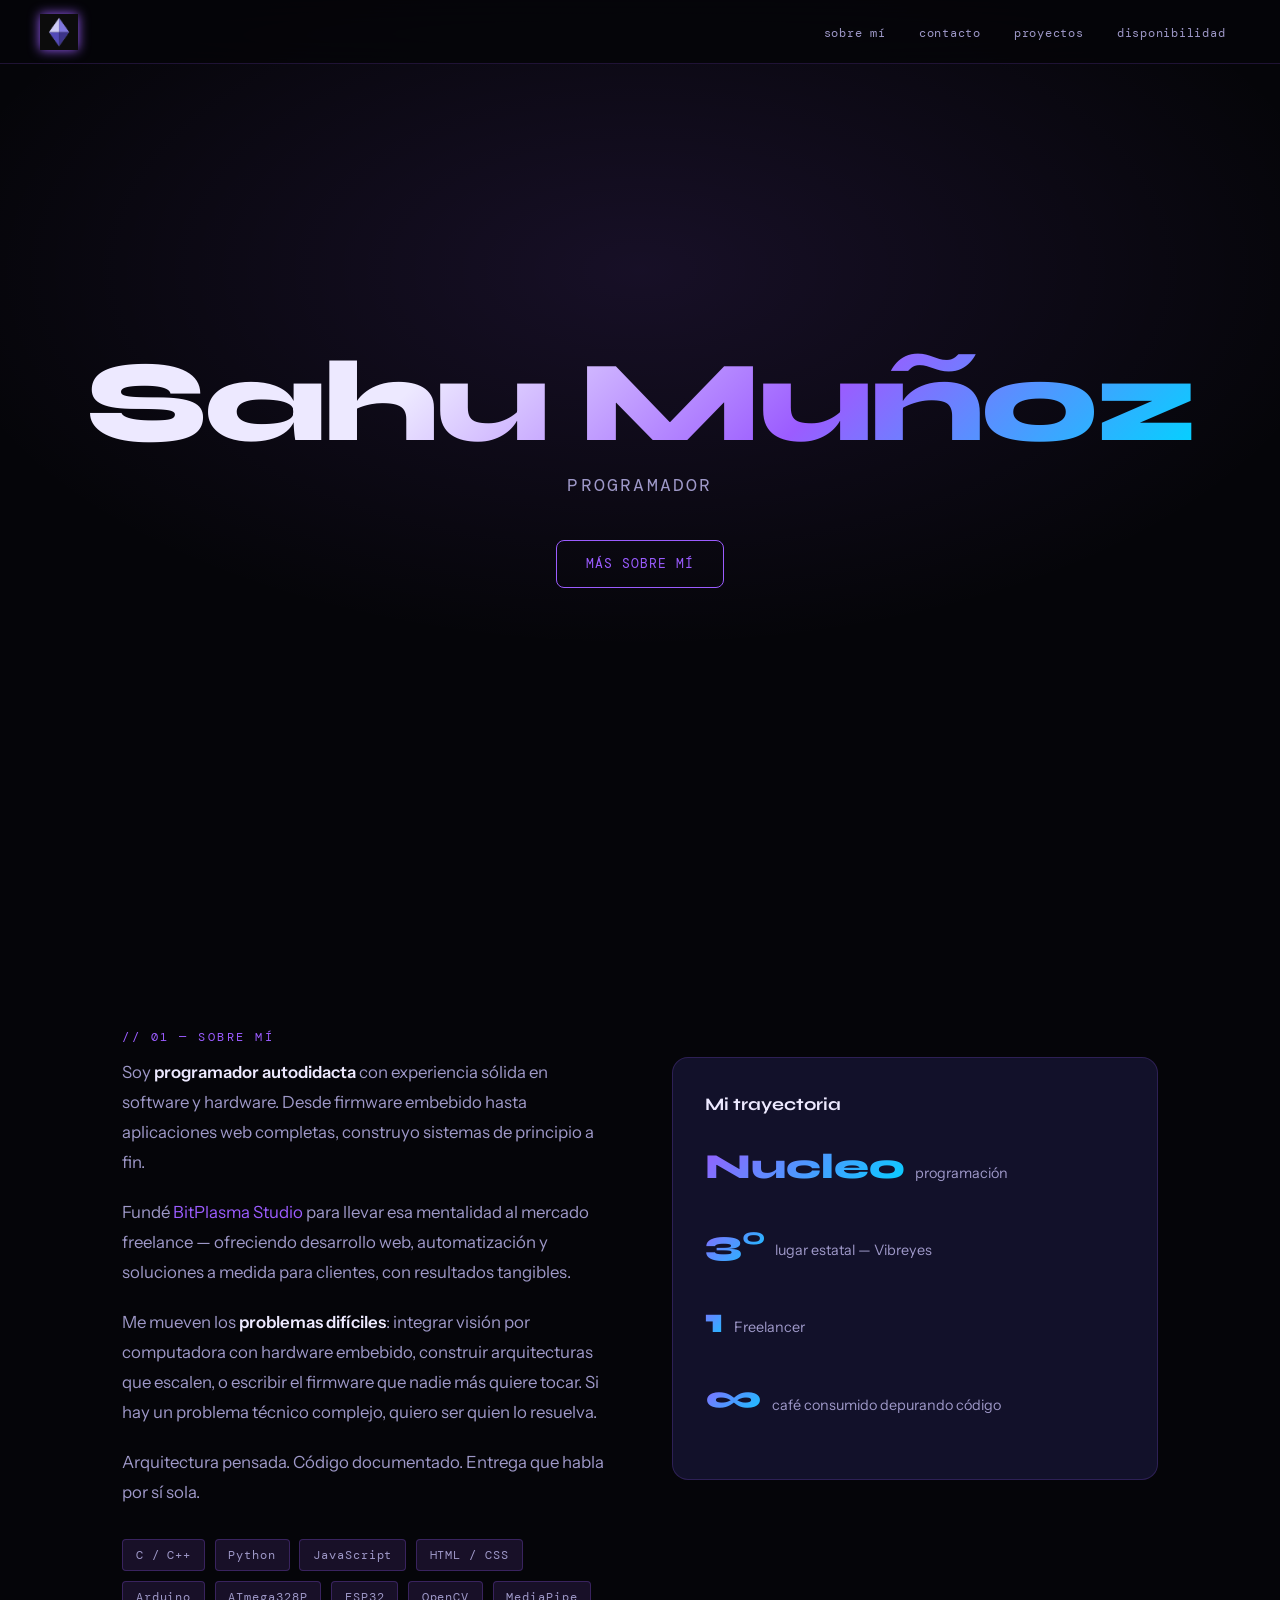
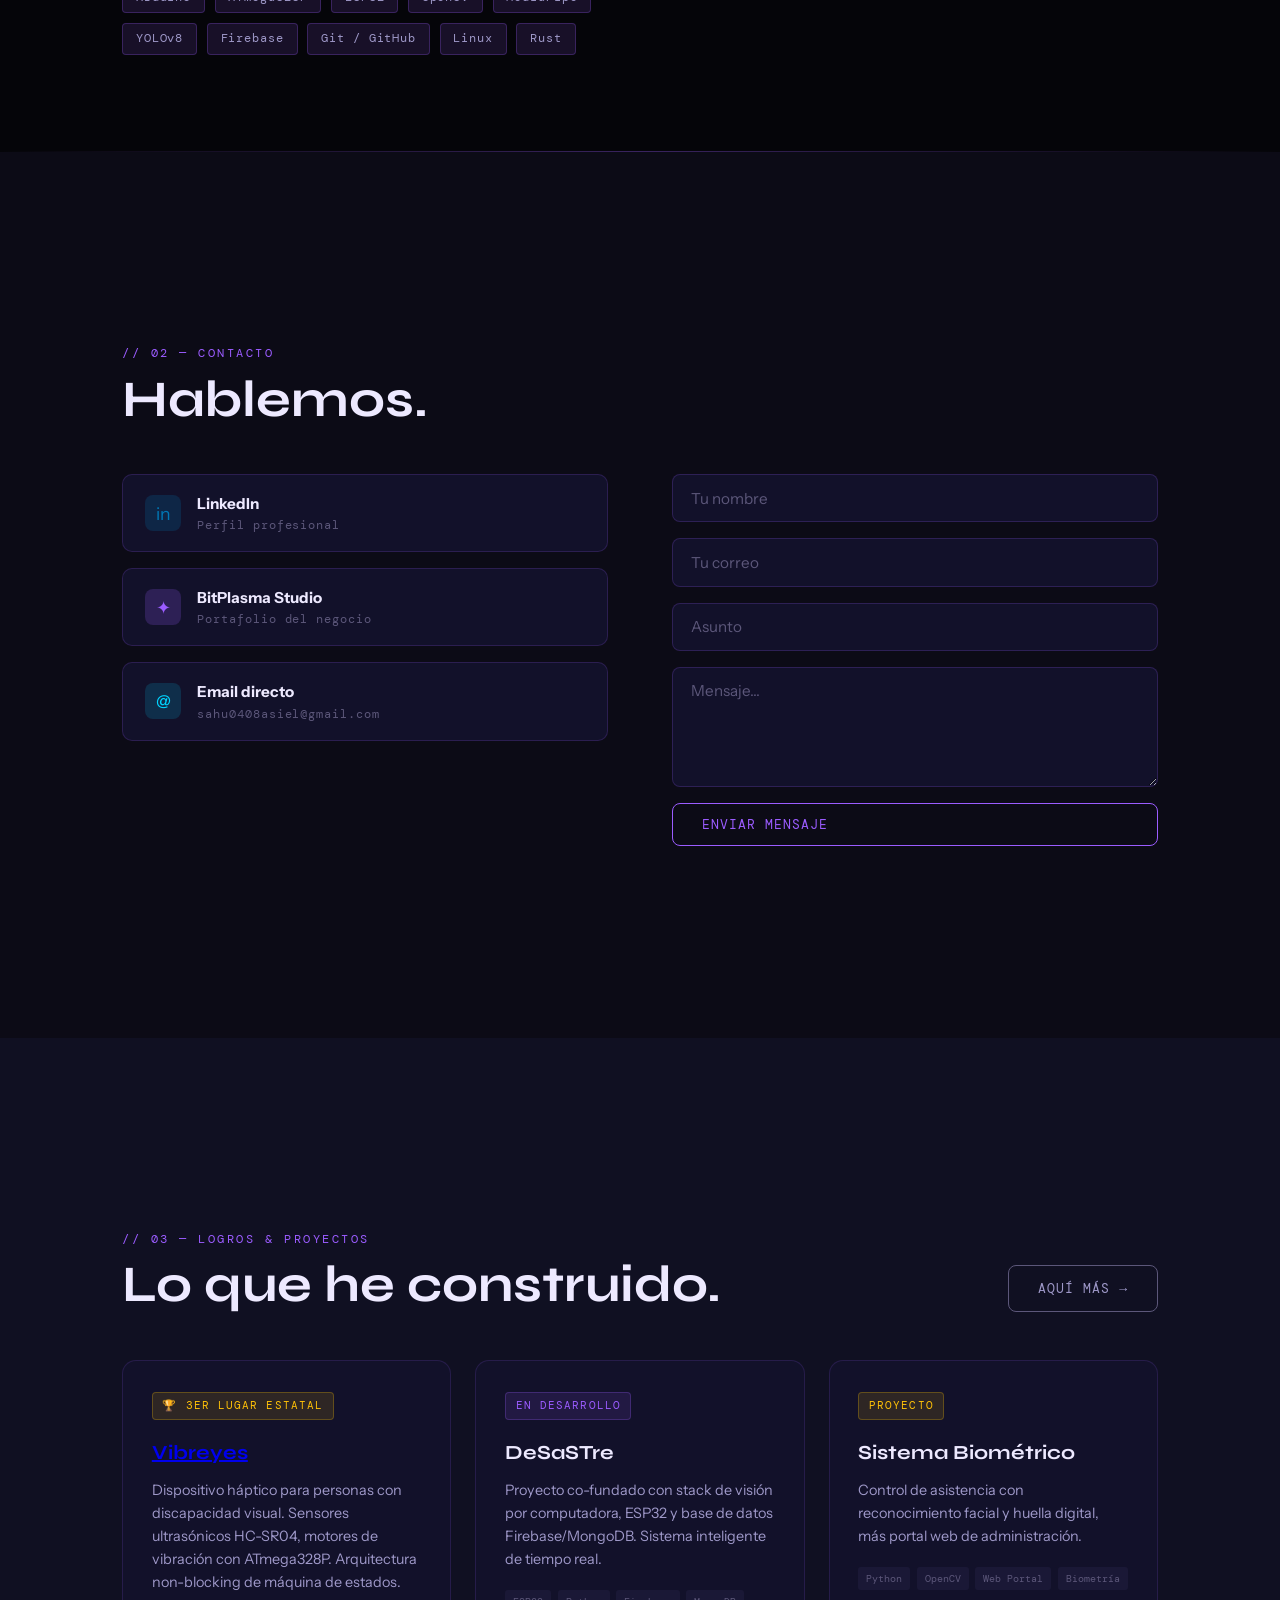
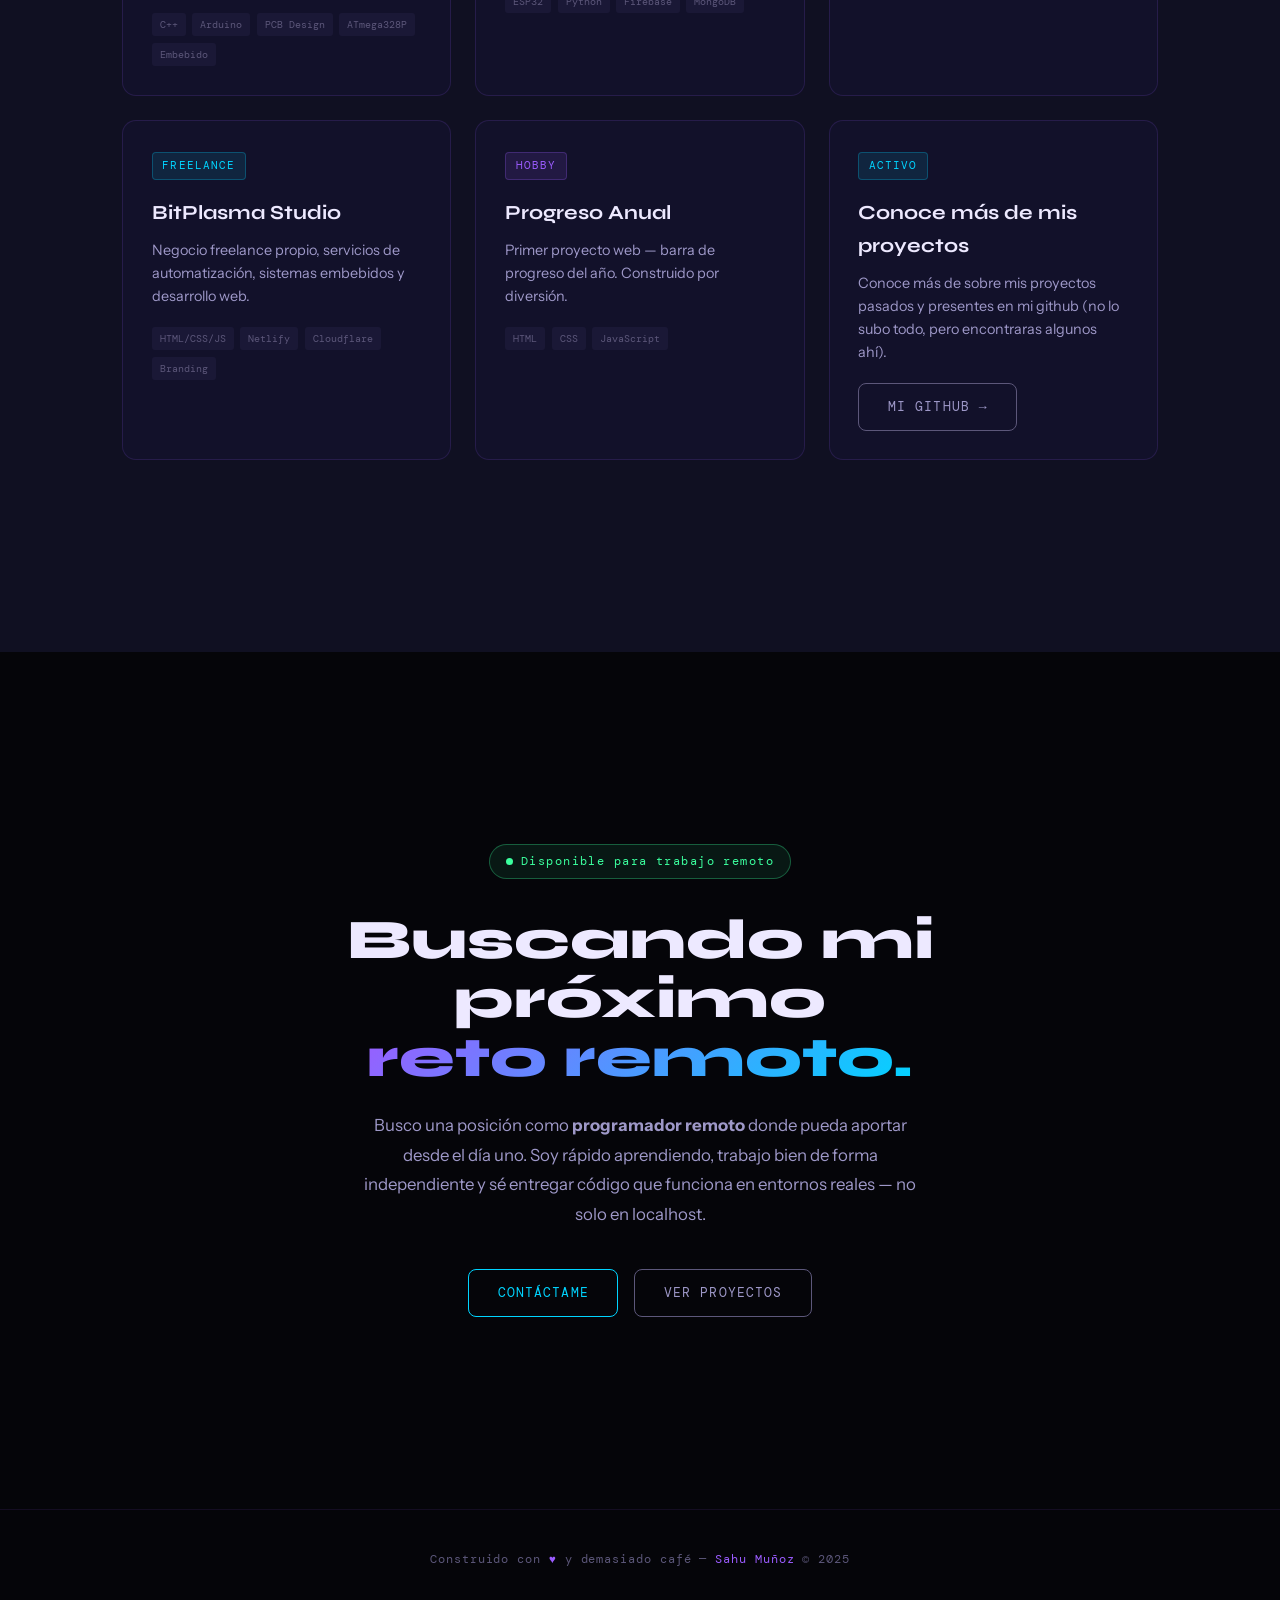
==== commit 4a891e4a: "responsive" ====
--- a/index.html
+++ b/index.html
@@ -30,7 +30,7 @@
     <div class="bubbles-container" id="bubbles"></div>
     <div class="header-content">
       <h1 class="hero-name">Sahu Muñoz</h1>
-      <p class="hero-role">Full Stack Developer</p>
+      <p class="hero-role">Programador</p>
       <div class="hero-cta">
         <a href="#about" class="btn"><span>Más sobre mí</span></a>
       </div>
@@ -41,15 +41,14 @@
   <section id="about">
     <div class="reveal">
       <p class="section-label">// 01 — sobre mí</p>
-      <h2 class="section-title">Código limpio.<br>Impacto directo.</h2>
     </div>
     <div class="about-grid">
       <div class="about-text reveal">
         <p>
-          Soy <strong>desarrollador autodidacta</strong> con experiencia sólida en software y hardware. Desde firmware embebido hasta aplicaciones web completas, construyo sistemas de principio a fin sin atajos.
+          Soy <strong>programador autodidacta</strong> con experiencia sólida en software y hardware. Desde firmware embebido hasta aplicaciones web completas, construyo sistemas de principio a fin.
         </p>
         <p>
-          Fundé <span class="accent">BitPlasma Studio</span> para llevar esa mentalidad al mercado freelance — ofreciendo desarrollo web, automatización y soluciones a medida para clientes reales, con resultados tangibles.
+          Fundé <span class="accent">BitPlasma Studio</span> para llevar esa mentalidad al mercado freelance — ofreciendo desarrollo web, automatización y soluciones a medida para clientes, con resultados tangibles.
         </p>
         <p>
           Me mueven los <strong>problemas difíciles</strong>: integrar visión por computadora con hardware embebido, construir arquitecturas que escalen, o escribir el firmware que nadie más quiere tocar. Si hay un problema técnico complejo, quiero ser quien lo resuelva.
@@ -71,7 +70,7 @@
           <span class="skill-tag">Firebase</span>
           <span class="skill-tag">Git / GitHub</span>
           <span class="skill-tag">Linux</span>
-          <span class="skill-tag">PCB Design</span>
+          <span class="skill-tag">Rust</span>
         </div>
       </div>
       <div class="reveal">
@@ -108,7 +107,7 @@
       </div>
       <div class="contact-grid">
         <div class="contact-links reveal">
-          <a href="https://linkedin.com/in/sahu-munoz" target="_blank" rel="noopener" class="contact-link">
+          <a href="https://www.linkedin.com/in/sahu-asiel-muñoz-montoya-64220b372/" target="_blank" rel="noopener" class="contact-link">
             <div class="contact-icon li">in</div>
             <div class="contact-meta">
               <strong>LinkedIn</strong>
@@ -157,8 +156,8 @@
 
         <div class="project-card reveal">
           <span class="project-badge badge-award">🏆 3er lugar estatal</span>
-          <h3>Vibreyes</h3>
-          <p>Dispositivo háptico para personas con discapacidad visual. Sensores ultrasónicos HC-SR04, motores de vibración y PCB custom con ATmega328P standalone. Arquitectura non-blocking de máquina de estados.</p>
+          <h3><a href="https://vibreyes.netlify.app/" target="_blank" rel="noopener">Vibreyes</a></h3>
+          <p>Dispositivo háptico para personas con discapacidad visual. Sensores ultrasónicos HC-SR04, motores de vibración con ATmega328P. Arquitectura non-blocking de máquina de estados.</p>
           <div class="project-tags">
             <span class="project-tag">C++</span>
             <span class="project-tag">Arduino</span>
@@ -181,9 +180,9 @@
         </div>
 
         <div class="project-card reveal">
-          <span class="project-badge badge-award">Reconocimiento institucional</span>
+          <span class="project-badge badge-award">Proyecto</span>
           <h3>Sistema Biométrico</h3>
-          <p>Control de asistencia con reconocimiento facial y huella digital, más portal web de administración. Evaluado para financiamiento institucional.</p>
+          <p>Control de asistencia con reconocimiento facial y huella digital, más portal web de administración.</p>
           <div class="project-tags">
             <span class="project-tag">Python</span>
             <span class="project-tag">OpenCV</span>
@@ -195,7 +194,7 @@
         <div class="project-card reveal">
           <span class="project-badge badge-active">Freelance</span>
           <h3>BitPlasma Studio</h3>
-          <p>Negocio freelance propio. Portfolio con 6+ sitios en producción para clientes locales, servicios de automatización, sistemas embebidos y desarrollo web.</p>
+          <p>Negocio freelance propio, servicios de automatización, sistemas embebidos y desarrollo web.</p>
           <div class="project-tags">
             <span class="project-tag">HTML/CSS/JS</span>
             <span class="project-tag">Netlify</span>
@@ -207,7 +206,7 @@
         <div class="project-card reveal">
           <span class="project-badge badge-build">Hobby</span>
           <h3>Progreso Anual</h3>
-          <p>Primer proyecto web — barra de progreso del año. Construido por frustración ante una cuenta de Instagram que cobraba algo trivialmente replicable.</p>
+          <p>Primer proyecto web — barra de progreso del año. Construido por diversión.</p>
           <div class="project-tags">
             <span class="project-tag">HTML</span>
             <span class="project-tag">CSS</span>
@@ -239,15 +238,8 @@
         Buscando mi próximo<br><span class="grad">reto remoto.</span>
       </h2>
       <p class="avail-desc reveal">
-        Busco una posición como <strong>desarrollador web remoto</strong> donde pueda aportar desde el día uno. Soy rápido aprendiendo, trabajo bien de forma independiente y sé entregar código que funciona en entornos reales — no solo en localhost.
+        Busco una posición como <strong>programador remoto</strong> donde pueda aportar desde el día uno. Soy rápido aprendiendo, trabajo bien de forma independiente y sé entregar código que funciona en entornos reales — no solo en localhost.
       </p>
-      <div class="avail-chips reveal">
-        <span class="avail-chip">Tiempo completo</span>
-        <span class="avail-chip">Medio tiempo</span>
-        <span class="avail-chip">Freelance</span>
-        <span class="avail-chip">Remoto · Global</span>
-        <span class="avail-chip">Desde SLP, México</span>
-      </div>
       <div class="avail-cta reveal">
         <a href="mailto:sahu0408asiel@gmail.com" class="btn btn-cyan"><span>Contáctame</span></a>
         <a href="#projects" class="btn btn-ghost"><span>Ver proyectos</span></a>
